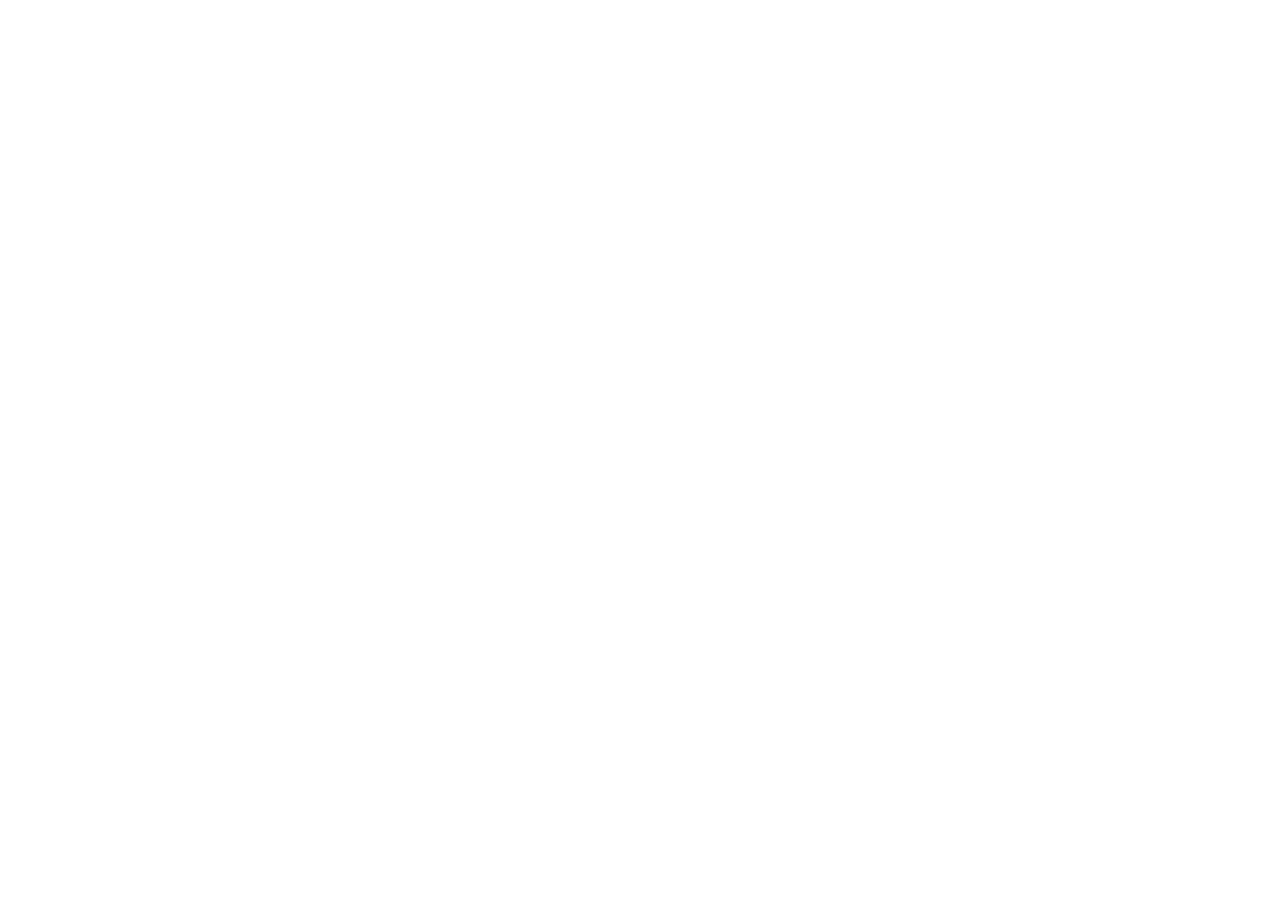
==== index.html @ 26a33ba8 "Шрифты" ====
<!DOCTYPE html>
<html lang="en">
<head>
	<meta charset="UTF-8">
	<meta name="discription" content="Описание сайта">
	<meta name="keywords" content="Ключевые слова">
	<title>Document <!--<?$APPLICATION->ShowTitle()?>--></title>

	<link rel="stylesheet" type="text/css" href="css/style.css">
	<link rel="stylesheet" type="text/css" href="css/jquery.arcticmodal-0.3.css">
	<link rel="stylesheet" type="text/css" href="css/jquery.bxslider.css">

	<script src="js/jquery-1.8.3.min.js"></script>
	<script src="js/jquery.arcticmodal-0.3.min.js"></script>
	<script src="js/jquery.bxslider.min.js"></script>
	<script src="js/script.js"></script>

	<!--[if lt IE 7]>
		<script src="http://ie7-js.googlecode.com/svn/version/2.1(beta4)/IE7.js"></script>
	<![endif]-->

	<!--[if lt IE 8]>
		<script src="http://ie7-js.googlecode.com/svn/version/2.1(beta4)/IE8.js"></script>
	<![endif]-->

	<!--[if lt IE 9]>
		<script src="http://ie7-js.googlecode.com/svn/version/2.1(beta4)/IE9.js"></script>
		<script src="https://oss.maxcdn.com/libs/html5shiv/3.7.0/html5shiv.js"></script>
		<script src="https://oss.maxcdn.com/libs/respond.js/1.3.0/respond.min.js"></script>
    <![endif]-->
<!-- <?$APPLICATION->ShowHead()?> -->
</head>
<body>
<div id="panel"><!-- <?$APPLICATION->ShowPanel();?> --></div>
	<div class="wrp">
		

	</div>
<div class="g-hidden">
	<div id="modalbox_call-me" class="b-modal">

	</div>
</div>
</body>
</html>
---- css/style.css ----
@charset "utf-8";

/* RESET

-----------------------------------------------------------------------------------------------

===============================================================================================*/

/* =============================================================================
   HTML5 display definitions
   ========================================================================== */

article, aside, details, figcaption, figure, footer, header, hgroup, nav, section { display: block; }
audio, canvas, video { display: inline-block; *display: inline; *zoom: 1; }
audio:not([controls]) { display: none; }
[hidden] { display: none; }


input, textarea, select {
    font-family: inherit;
    font-size: inherit;
    font-weight: inherit;
}

figure { margin: 0; }

form { margin: 0; }
fieldset { border: 0; margin: 0; padding: 0; }

label { cursor: pointer; }

legend { border: 0; *margin-left: -7px; padding: 0; white-space: normal; }

button, input, select, textarea { font-size: 100%; margin: 0; vertical-align: baseline; *vertical-align: middle; }


button, input { line-height: normal; }

button, input[type="button"], input[type="reset"], input[type="submit"] { cursor: pointer; -webkit-appearance: button; *overflow: visible; }

button[disabled], input[disabled] { cursor: default; }

input[type="checkbox"], input[type="radio"] { box-sizing: border-box; padding: 0; *width: 13px; *height: 13px; }
input[type="search"] { -webkit-appearance: textfield; -moz-box-sizing: content-box; -webkit-box-sizing: content-box; box-sizing: content-box; }
input[type="search"]::-webkit-search-decoration, input[type="search"]::-webkit-search-cancel-button { -webkit-appearance: none; }

button::-moz-focus-inner, input::-moz-focus-inner { border: 0; padding: 0; }
input:focus { outline: none; }

textarea { overflow: auto; vertical-align: top; resize: vertical; }
textarea:focus {outline: none;}

/* =============================================================================
   Typography
   ========================================================================== */

abbr[title] { border-bottom: 1px dotted; }

b, strong { font-weight: bold; }

blockquote { margin: 1em 0 30px 0; padding: 5px 20px; }

dfn { font-style: italic; }

hr { display: block; height: 1px; border: 0; border-top: 1px solid #ccc; margin: 1em 0; padding: 0; }


pre, code, kbd, samp { font-family: monospace, serif; _font-family: 'courier new', monospace; font-size: 1em; }


pre { white-space: pre; white-space: pre-wrap; word-wrap: break-word; }

q { quotes: none; }
q:before, q:after { content: ""; content: none; }

small { font-size: 85%; }


sub, sup { font-size: 75%; line-height: 0; position: relative; vertical-align: baseline; }
sup { top: -0.5em; }
sub { bottom: -0.25em; }

p {
	margin-top:0;
	line-height:22px;
	margin-bottom:17px;
}
/* =============================================================================
   Lists
   ========================================================================== */

ul, ol { margin: 1em 0; padding: 0 0 0 13px;}
dd { margin: 0 0 0 40px; }
/* =============================================================================
   Embedded content
   ========================================================================== */


img { border: 0; -ms-interpolation-mode: bicubic; vertical-align: middle; }
img[align="left"] {
    float: left;
    margin: 0 1em 1em 0;
}
img[align="right"] {
    float: right;
    margin: 0 0 1em 1em;
}

/* =============================================================================
   Tables
   ========================================================================== */

table { border-collapse: collapse; border-spacing: 0; }
td { vertical-align: top; line-height: normal;}


/* OTHER ELEMENTS

--------------------------------------------------------- */
.fleft {
	float:left;
}
.fright {
	float:right;
}
.list, .list  ul {
	list-style-type: none;
	padding: 0;
	margin: 0;
	list-style-image: none;
}
/*MyriadPro*/
@font-face {
	font-family: 'MyriadPro-Bold';
	src: url('../font/MyriadPro-Bold.eot');
	src: url('../font/MyriadPro-Bold.eot?#iefix') format('embedded-opentype'),
		 url('../font/MyriadPro-Bold.woff') format('woff'),
		 url('../font/MyriadPro-Bold.ttf') format('truetype'),
		 url('../font/MyriadPro-Bold.otf') format('otf');
	font-style: normal;
	font-weight: normal;
}
@font-face {
	font-family: 'MyriadPro-Italic';
	src: url('../font/MyriadPro-Italic.eot');
	src: url('../font/MyriadPro-Italic.eot?#iefix') format('embedded-opentype'),
		 url('../font/MyriadPro-Italic.woff') format('woff'),
		 url('../font/MyriadPro-Italic.ttf') format('truetype'),
		 url('../font/MyriadPro-Italic.otf') format('otf');
	font-style: normal;
	font-weight: normal;
}
@font-face {
	font-family: 'MyriadPro-Regular';
	src: url('../font/MyriadPro-Regular.eot');
	src: url('../font/MyriadPro-Regular.eot?#iefix') format('embedded-opentype'),
		 url('../font/MyriadPro-Regular.woff') format('woff'),
		 url('../font/MyriadPro-Regular.ttf') format('truetype'),
		 url('../font/MyriadPro-Regular.otf') format('otf');
	font-style: normal;
	font-weight: normal;
}
@font-face {
	font-family: 'MyriadPro-Semibold';
	src: url('../font/MyriadPro-Semibold.eot');
	src: url('../font/MyriadPro-Semibold.eot?#iefix') format('embedded-opentype'),
		 url('../font/MyriadPro-Semibold.woff') format('woff'),
		 url('../font/MyriadPro-Semibold.ttf') format('truetype'),
		 url('../font/MyriadPro-Semibold.otf') format('otf');
	font-style: normal;
	font-weight: normal;
}
/**/
@font-face {
	font-family: 'PFDinTextPro-Bold';
	src: url('../font/PFDinTextPro-Bold.eot');
	src: url('../font/PFDinTextPro-Bold.eot?#iefix') format('embedded-opentype'),
		 url('../font/PFDinTextPro-Bold.woff') format('woff'),
		 url('../font/PFDinTextPro-Bold.ttf') format('truetype'),
		 url('../font/PFDinTextPro-Bold.svg#PFDinTextPro-Bold') format('svg');
	font-style: normal;
	font-weight: normal;
}
@font-face {
	font-family: 'PFDinTextPro-Light';
	src: url('../font/PFDinTextPro-Light.eot');
	src: url('../font/PFDinTextPro-Light.eot?#iefix') format('embedded-opentype'),
		 url('../font/PFDinTextPro-Light.woff') format('woff'),
		 url('../font/PFDinTextPro-Light.ttf') format('truetype'),
		 url('../font/PFDinTextPro-Light.svg#PFDinTextPro-Light') format('svg');
	font-style: normal;
	font-weight: normal;
}

@font-face {
	font-family: 'PFDinTextPro-Medium';
	src: url('../font/PFDinTextPro-Medium.eot');
	src: url('../font/PFDinTextPro-Medium.eot?#iefix') format('embedded-opentype'),
		 url('../font/PFDinTextPro-Medium.woff') format('woff'),
		 url('../font/PFDinTextPro-Medium.ttf') format('truetype'),
		 url('../font/PFDinTextPro-Medium.svg#PFDinTextPro-Medium') format('svg');
	font-style: normal;
	font-weight: normal;
}
@font-face {
	font-family: 'PFDinTextPro-Regular';
	src: url('../font/PFDinTextPro-Regular.eot');
	src: url('../font/PFDinTextPro-Regular.eot?#iefix') format('embedded-opentype'),
		 url('../font/PFDinTextPro-Regular.woff') format('woff'),
		 url('../font/PFDinTextPro-Regular.ttf') format('truetype'),
		 url('../font/PFDinTextPro-Regular.svg#PFDinTextPro-Regular') format('svg');
	font-style: normal;
	font-weight: normal;
}
@font-face {
	font-family: 'PFDinTextPro-Thin';
	src: url('../font/PFDinTextPro-Thin.eot');
	src: url('../font/PFDinTextPro-Thin.eot?#iefix') format('embedded-opentype'),
		 url('../font/PFDinTextPro-Thin.woff') format('woff'),
		 url('../font/PFDinTextPro-Thin.ttf') format('truetype'),
		 url('../font/PFDinTextPro-Thin.svg#PFDinTextPro-Thin') format('svg');
	font-style: normal;
	font-weight: normal;
}
/**/
html,body{margin: 0;padding: 0;height: 100%;}
.clr{clear: both;}
.g-hidden{display: none;}
h1{
	font:normal 78px 'PFDinTextPro-Bold';
}
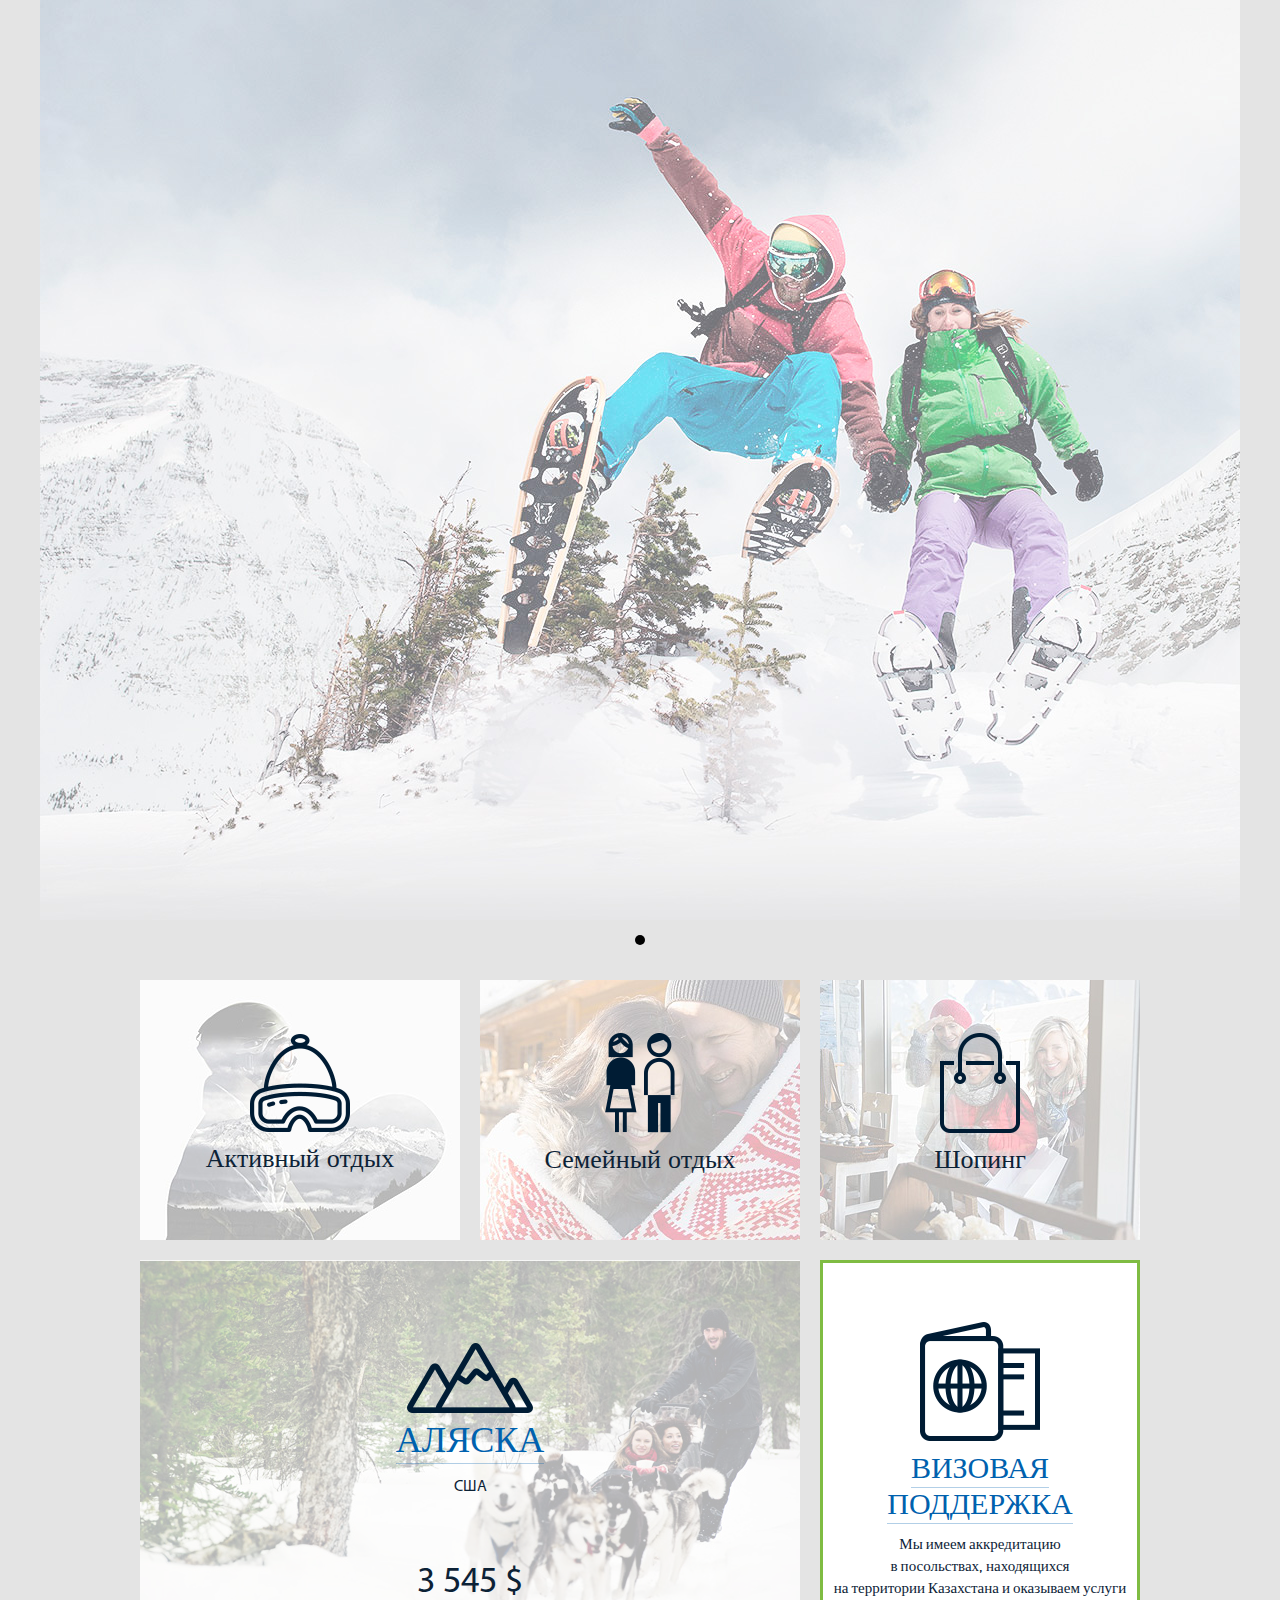
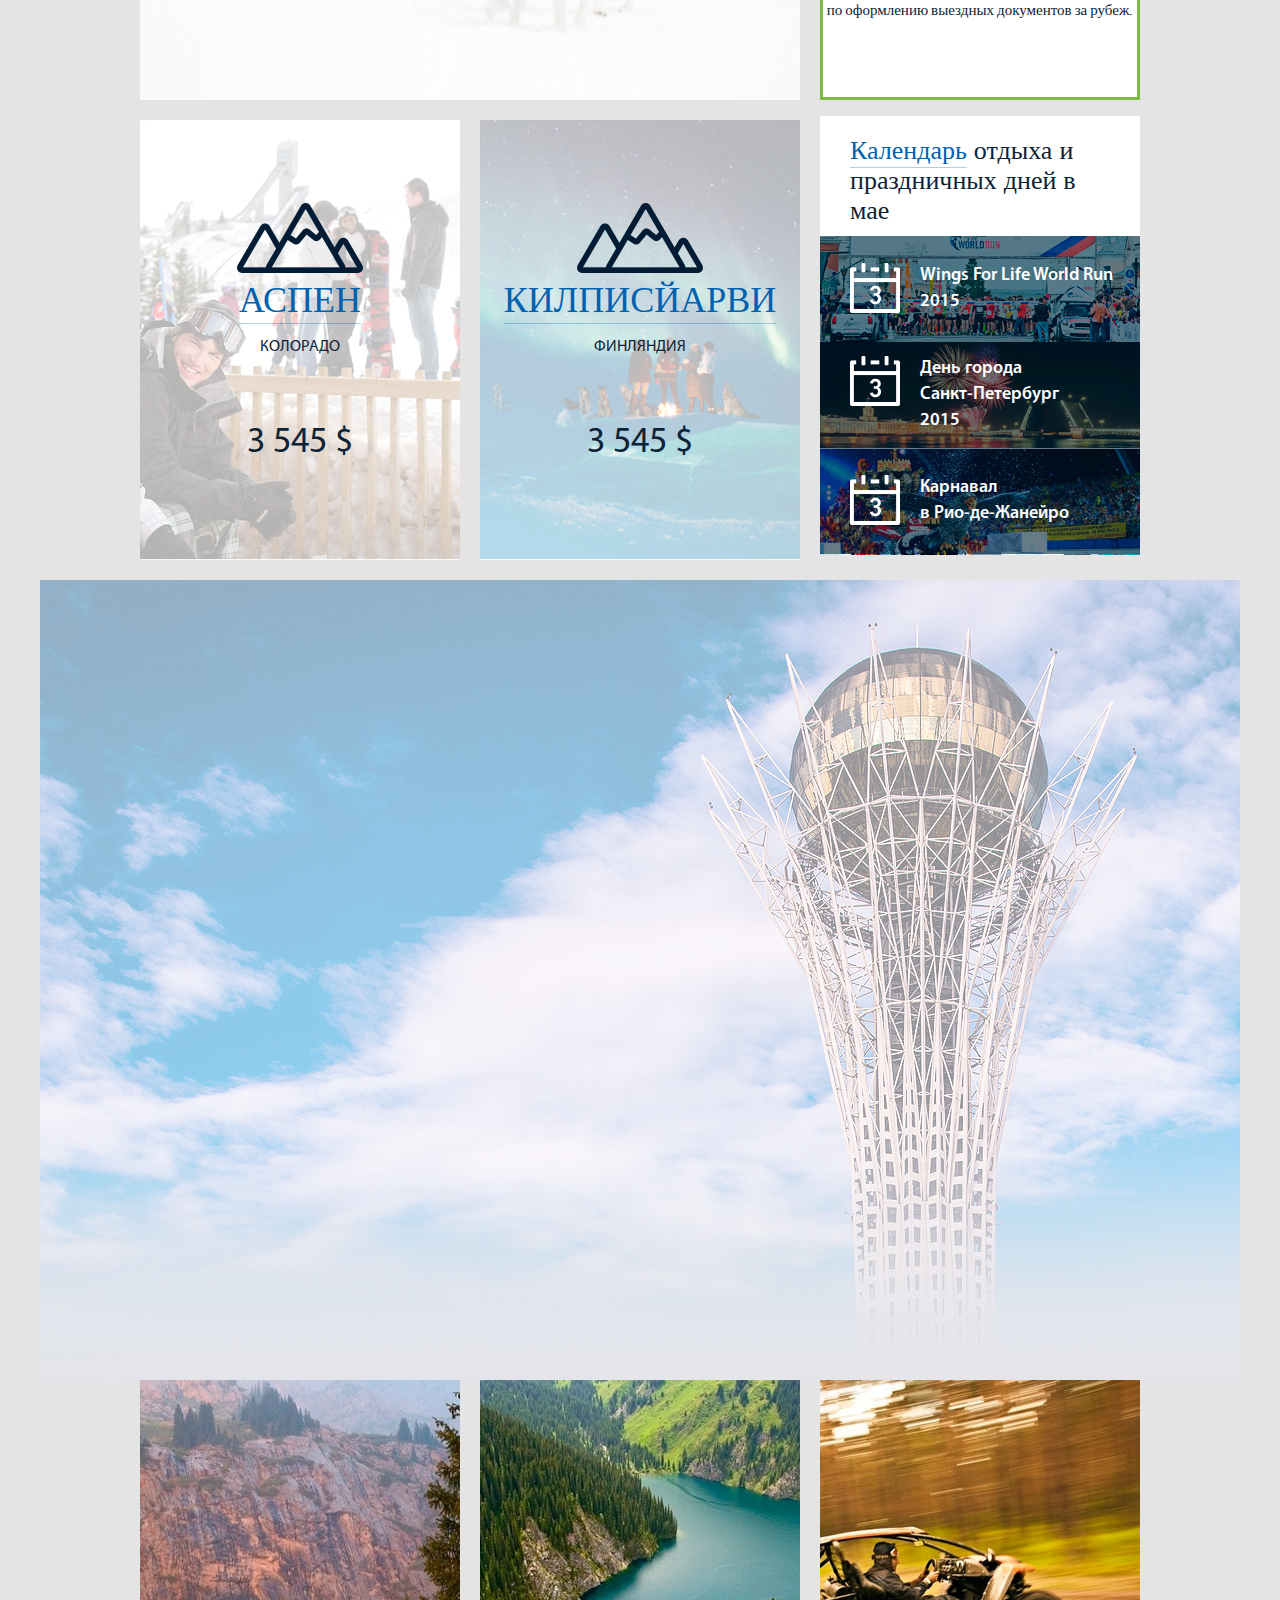
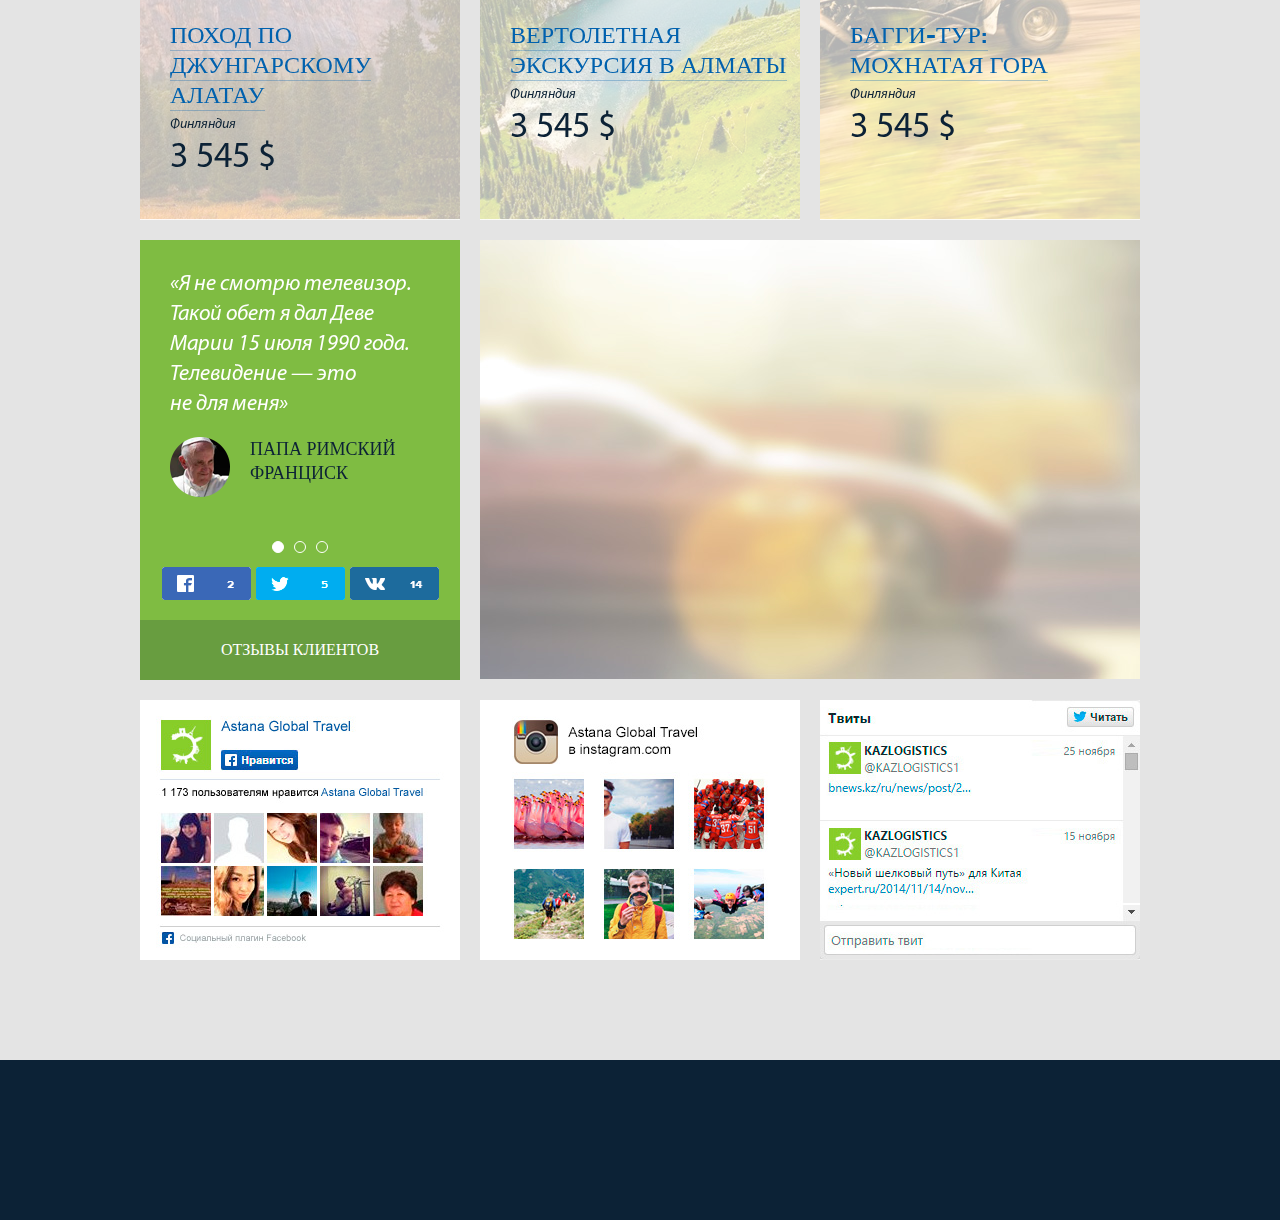
==== commit 58fc3704: "Верстка главной" ====
--- a/index.html
+++ b/index.html
@@ -33,8 +33,265 @@
 <body>
 <div id="panel"><!-- <?$APPLICATION->ShowPanel();?> --></div>
 	<div class="wrp">
-		
-
+		<header class="main-header">
+			<nav class="main-nav"></nav>
+			<ul class="bx-main list">
+				<li>
+					<img src="i/main-slider-1.jpg" alt="">
+					<div class="bx-main_caption"></div>
+				</li>
+			</ul>
+		</header>
+		<div class="main-content">
+			<div class="g-row">
+				<section class="relaxation">
+					<a href="#"class="b-box2 relaxation-items">
+						<img src="i/relaxation-1.jpg" alt="">
+						<div class="relaxation-items_caption">
+							<div class="b-vert">
+							<img src="i/relaxation-i-1.png" alt="">
+							<h3>Активный отдых</h3>
+							</div>
+						</div>
+					</a>
+					<a href="#"class="b-box2 relaxation-items">
+						<img src="i/relaxation-2.jpg" alt="">
+						<div class="relaxation-items_caption">
+							<div class="b-vert">
+							<img src="i/relaxation-i-2.png" alt="">
+							<h3>Семейный отдых</h3>
+							</div>
+						</div>
+					</a>
+					<a href="#"class="b-box2 relaxation-items">
+						<img src="i/relaxation-3.jpg" alt="">
+						<div class="relaxation-items_caption">
+							<div class="b-vert">
+							<img src="i/relaxation-i-3.png" alt="">
+							<h3>Шопинг</h3>
+							</div>
+						</div>
+					</a>
+				</section>
+
+				<section class="block-1">
+
+					<div class="fleft b-tour">
+						<div class="b-box4 tour">
+							<img src="i/tour-1.jpg" alt="">
+							<div class="tour-items_caption">
+								<div class="b-vert">
+									<img src="i/tour-i.png" alt="">
+									<div><a href="#"><span>Аляска</span></a></div>
+									<p>США</p>
+									<p class="price">3 545 $</p>
+								</div>
+							</div>
+						</div>
+
+						<div class="b-box3 tour">
+							<img src="i/tour-2.jpg" alt="">
+							<div class="tour-items_caption">
+								<div class="b-vert">
+									<img src="i/tour-i.png" alt="">
+									<div><a href="#"><span>Аспен</span></a></div>
+									<p>Колорадо</p>
+									<p class="price">3 545 $</p>
+								</div>
+							</div>
+						</div>
+
+						<div class="b-box3 tour">
+							<img src="i/tour-3.jpg" alt="">
+							<div class="tour-items_caption">
+								<div class="b-vert">
+									<img src="i/tour-i.png" alt="">
+									<div><a href="#"><span>Килписйарви</span></a></div>
+									<p>Финляндия</p>
+									<p class="price">3 545 $</p>
+								</div>
+							</div>
+						</div>	
+					</div>
+
+					<div class="fright rpanel">
+						<div class="b-box3 v-support">
+							<div class="b-vert">
+								<img src="i/visa-i.png" alt="">
+								<div><a href="#"><span>ВИЗОВАЯ ПОДДЕРЖКА</span></a></div>
+								<p>Мы&nbsp;имеем аккредитацию<br />
+									в&nbsp;посольствах, находящихся<br />
+									на&nbsp;территории Казахстана и&nbsp;оказываем услуги по&nbsp;оформлению выездных документов за&nbsp;рубеж.</p>
+							</div>
+						</div>
+
+						<div class="b-box3 cal">
+							<dl>
+								<dt>
+									<a href="#"><span>Календарь</span></a> отдыха и праздничных дней 	в мае
+								</dt>
+
+								<dd class="cal-item">
+									<img src="i/calc-i-1.jpg" alt="">
+									<div class="cal-item_caption">
+										<div class="b-vert">
+											<div class="cal-img"><img src="i/calc-i.png" alt=""></div>
+											<p>Wings For Life World Run<br />2015</p>
+										</div>
+									</div>
+								</dd>
+
+								<dd class="cal-item">
+									<img src="i/calc-i-2.jpg" alt="">
+									<div class="cal-item_caption">
+										<div class="b-vert">
+											<div class="cal-img"><img src="i/calc-i.png" alt=""></div>
+											<p>День города<br /><nobr>Санкт-Петербург</nobr><br />2015</p>
+										</div>
+									</div>
+								</dd>
+
+								<dd class="cal-item">
+									<img src="i/calc-i-3.jpg" alt="">
+									<div class="cal-item_caption">
+										<div class="b-vert">
+											<div class="cal-img"><img src="i/calc-i.png" alt=""></div>
+											<p>Карнавал<br />в&nbsp;<nobr>Рио-де-Жанейро</nobr></p>
+										</div>
+									</div>
+								</dd>
+							</dl>
+						</div>
+					</div>
+				</section>
+
+
+			</div>
+					<div class="welcom">
+						<img src="i/welcome.jpg"  alt="">
+					</div>
+				<section class="block-2">
+
+					<div class="g-row">
+						<ul class="bx-excursion list">
+							<li class="b-box3 excursion-items">
+								<img src="i/excursion-1.jpg" height="440" width="320" alt="">
+								<div class="excursion-items_caption">
+									<div class="b-vert">
+										<div><a href=""><span>Поход по Джунгарскому Алатау</span></a></div>
+										<p>Финляндия</p>
+										<p class="price">3 545 $</p>
+									</div>
+								</div>
+							</li>
+							<li class="b-box3 excursion-items">
+								<img src="i/excursion-2.jpg" height="440" width="320" alt="">
+								<div class="excursion-items_caption">
+									<div class="b-vert">
+										<div><a href=""><span>Вертолетная экскурсия в алматы</span></a></div>
+										<p>Финляндия</p>
+										<p class="price">3 545 $</p>
+									</div>
+								</div>
+							</li>
+							<li class="b-box3 excursion-items">
+								<img src="i/excursion-3.jpg" height="440" width="320" alt="">
+								<div class="excursion-items_caption">
+									<div class="b-vert">
+										<div><a href=""><span>Багги-тур:<br>Мохнатая гора </span></a></div>
+										<p>Финляндия</p>
+										<p class="price">3 545 $</p>
+									</div>
+									
+								</div>
+							</li>
+						</ul>
+
+						<div class="fleft rpanel">
+							
+							<div class="b-box3 reviews">
+								<ul class="bx-reviews list">
+									<li class="reviews-items">
+										<p>&laquo;Я&nbsp;не&nbsp;смотрю телевизор.<br />
+										Такой обет я&nbsp;дал Деве<br />
+										Марии 15 июля 1990 года.<br />
+										Телевидение&nbsp;&mdash; это<br />
+										не&nbsp;для меня&raquo;</p>
+										<div>
+											<div class="reviews-img">
+												<img src="i/papa.png" alt="">
+											</div>
+											<div class="reviews-text">
+												ПАПА РИМСКИЙ ФРАНЦИСК
+											</div>
+										</div>
+									</li>
+									<li class="reviews-items">
+										<p>&laquo;Я&nbsp;не&nbsp;смотрю телевизор.<br />
+										Такой обет я&nbsp;дал Деве<br />
+										Марии 15 июля 1990 года.<br />
+										Телевидение&nbsp;&mdash; это<br />
+										не&nbsp;для меня&raquo;</p>
+										<div>
+											<div class="reviews-img">
+												<img src="i/papa.png" alt="">
+											</div>
+											<div class="reviews-text">
+												ПАПА РИМСКИЙ ФРАНЦИСК
+											</div>
+										</div>
+									</li>
+									<li class="reviews-items">
+										<p>&laquo;Я&nbsp;не&nbsp;смотрю телевизор.<br />
+										Такой обет я&nbsp;дал Деве<br />
+										Марии 15 июля 1990 года.<br />
+										Телевидение&nbsp;&mdash; это<br />
+										не&nbsp;для меня&raquo;</p>
+										<div>
+											<div class="reviews-img">
+												<img src="i/papa.png" alt="">
+											</div>
+											<div class="reviews-text">
+												ПАПА РИМСКИЙ ФРАНЦИСК
+											</div>
+										</div>
+									</li>
+								</ul>
+
+								<div class="soc-net">
+									<img src="i/soc-net.png" alt="">
+								</div>
+								<a href="#" class="btn-reviews">отзывы клиентов</a>
+							</div>
+						</div>
+
+						<div class="fright">
+							<div class="b-box4 media">
+								<img src="i/media-1.jpg" height="439" width="660" alt="">
+							</div>
+						</div>
+						
+						<div class="b-soc">
+							<div class="b-box2 soc-items">
+								<img src="i/soc-1.jpg" height="260" width="320" alt="">
+							</div>
+							<div class="b-box2 soc-items">
+								<img src="i/soc-2.jpg" height="260" width="320" alt="">
+							</div>
+							<div class="b-box2 soc-items">
+								<img src="i/soc-3.jpg" height="260" width="320" alt="">
+							</div>
+						</div>
+
+					</div>
+				</section>
+		</div>
+
+		<footer class="main-footer">
+			<div class="g-row">
+				
+			</div>
+		</footer>
 	</div>
 <div class="g-hidden">
 	<div id="modalbox_call-me" class="b-modal">
--- a/css/style.css
+++ b/css/style.css
@@ -223,9 +223,311 @@
 	font-weight: normal;
 }
 /**/
-html,body{margin: 0;padding: 0;height: 100%;}
+html,body{margin: 0;padding: 0;height: 100%; background: #e4e4e4;}
 .clr{clear: both;}
 .g-hidden{display: none;}
-h1{
-	font:normal 78px 'PFDinTextPro-Bold';
-}+.g-row{width: 1000px;margin: 0 auto;}
+.wrp{width: 100%; margin:0 auto;}
+a,
+a span{
+	color: #0061ae;
+	text-decoration: none;
+}
+a span{
+	border-bottom: 1px solid rgba(0, 97, 174,.3);
+}
+a:hover span{
+	border: 0;
+	-webkit-transition:.5s;
+	-moz-transition:.5s;
+	transition:.5s;
+}
+a:active span{
+	border: 0;
+	color: #000;
+}
+.b-box1{width: 160px;height: 160px; float: left; display: block;}
+.b-box2{width: 320px;height: 260px; float: left; display: block;}
+.b-box3{width: 320px;height: 440px; float: left; display: block;}
+.b-box4{width: 660px;height: 440px; float: left; display: block;}
+.b-vert{ display: table-cell; vertical-align: middle;width: inherit; height: inherit;}
+/*header*/
+.main-header{
+	width: 1200px;
+	height: auto;
+	margin: 0 auto;
+}
+/**/
+
+/*main-content*/
+.relaxation{position: relative;margin-bottom: 20px;}
+.relaxation:after{
+	content: '';
+	display: table;
+	clear: both;
+}
+.relaxation-items{
+	position: relative;
+	text-align: center;
+	margin-right: 20px;
+}
+.relaxation-items:last-child{
+	margin: 0;
+}
+.relaxation-items_caption{
+	position: absolute;
+	top: 0;
+	left: 0;
+	width: inherit;
+	height: inherit;
+	vertical-align:middle;
+}
+.relaxation-items_caption h3{
+	color: #0c2236;
+	font:normal 26px/30px 'PFDinTextPro-Medium';
+	text-decoration: none;
+	margin: 12px 0;
+}
+/**/
+
+/*block-1*/
+.block-1{position: relative;}
+.block-1:after{
+	content: '';
+	display: table;
+	clear: both;	
+}
+.b-tour{
+	width: 660px;
+}
+.tour{
+	position: relative;
+	margin-bottom: 20px;
+	text-align: center;
+	margin-right: 20px;
+}
+.tour:last-child{
+	margin: 0;
+}
+.tour-items_caption{
+	background: rgba(255,255,255,.7);
+	position: absolute;
+	top: 0;
+	left: 0;
+	width: inherit;
+	height: inherit;
+	vertical-align:middle;
+}
+.tour-items_caption a{
+	color: #0061ae;
+	font:normal 36px/56px 'PFDinTextPro-Medium';
+	text-transform: uppercase;
+}
+.tour-items_caption p{
+	color: #0c2236;
+	font:normal 16px/36px 'MyriadPro-Regular';
+	text-transform: uppercase;
+}
+.tour-items_caption .price{
+		color: #0c2236;
+	font:normal 36px/36px 'MyriadPro-Regular';
+	text-transform: uppercase;
+	margin-top: 60px;
+}
+/**/
+.rpanel{
+	width: 320px;
+}
+.v-support{
+	width: 314px;
+	height: 434px;
+	border:3px solid #7fbc42;
+	background: #fff;
+	text-align: center;
+}
+.v-support a{
+	 color: #0061ae;
+	 font:normal 30px/36px 'PFDinTextPro-Medium';
+	 text-decoration: none;
+	 text-transform: uppercase;
+	 margin: 10px auto;
+	 display:block;
+}
+.v-support a>span{
+		 border-bottom: 1px solid rgba(0, 97, 174,.3);
+}
+.v-support p{
+	color: #0c2236;
+	font:normal 15px/22px 'PFDinTextPro-Regular';
+}
+.cal dl dt{
+	background: #fff;
+	height: 80px;
+	padding: 20px 30px;
+	color: #0c2236;
+	font:normal 26px/30px 'PFDinTextPro-Medium';
+}
+
+.cal dl dd{
+	background: #eee;
+	margin: 0;
+	width: inherit;
+	height: 106px;
+
+}
+.cal-item{
+	position: relative;
+}
+.cal-item_caption{
+	position: absolute;
+	top: 0;
+	left: 30px;
+	width: inherit;
+	height: inherit;
+	vertical-align:middle;
+}
+.cal-item_caption .cal-img{
+	float: left;
+	margin-right: 20px;	
+	vertical-align: middle;
+}
+.cal-item_caption p{
+	color: #fff;
+	font:normal 18px/26px 'MyriadPro-Semibold';
+	margin: 0;
+	float: left;
+}
+/**/
+
+/*welcom*/
+.welcom{
+	width: 1200px;
+	margin:0 auto;
+}
+/**/
+
+/*block-2*/
+.block-2{
+	position: relative;
+}
+.block-2:after{
+	content: '';
+	display: table;
+	clear: both;
+}
+.bx-excursion{
+	margin-bottom: 20px;
+}
+.bx-excursion:after{
+	content: '';
+	display: table;
+	clear: both;
+}
+.excursion-items{
+	position: relative;
+}
+.excursion-items_caption{
+	background: rgba(255,255,255,.7);
+	position: absolute;
+	left: 0;
+	bottom: 0;
+	width: inherit;
+	height:auto;
+	min-height: 180px;
+	padding: 20px 0;
+	vertical-align:middle;
+}
+.excursion-items_caption a{
+	color: #0061ae;
+	font:normal 24px/30px 'PFDinTextPro-Medium';
+	text-transform: uppercase;
+	display: block;
+	margin-left: 30px;
+}
+.excursion-items_caption p{
+	color: #0c2236;
+	font:normal 14px/30px 'MyriadPro-Italic';
+		padding-left: 30px;
+		margin:0;
+}
+.excursion-items_caption .price{
+		color: #0c2236;
+	font:normal 36px/36px 'MyriadPro-Regular';
+	text-transform: uppercase;
+
+}
+/**/
+/*reviews*/
+.reviews{
+	background: #7fbc42;
+	position: relative;
+	margin: 20px auto;
+}
+.reviews-items{
+	padding:30px;
+}
+.reviews-items p{
+	color: #fff;
+	font:normal 22px/30px 'MyriadPro-Italic';
+}
+.reviews-img{
+	float: left;
+	margin-right: 20px;
+	width: 60px;
+}
+.reviews-text{
+	float: left;
+	color: #0c2236;
+	font:normal 18px/24px 'MyriadPro-Medium';
+	width: 180px;
+}
+
+.soc-net{
+	position: absolute;
+	width: inherit;
+	text-align: center;
+	bottom: 80px;
+}
+.btn-reviews{
+	display: table;
+	background: #689d40;
+	width: inherit;
+	height: 60px;
+	color: #fff;
+	font:normal 16px/60px 'MyriadPro-Medium';
+	text-align: center;
+	text-transform: uppercase;
+	text-decoration: none;
+	position: absolute;
+	bottom: 0;
+}
+/**/
+/**/
+.media{margin: 20px auto;}
+/**/
+
+/*b-soc*/
+.b-soc{
+	position: relative;
+	margin-bottom: 100px;
+}
+.b-soc:after{
+	content: '';
+	display: table;
+	clear: both;
+}
+.soc-items{
+	margin-right: 20px;
+}
+.soc-items:last-child{
+	margin: 0;
+}
+/**/
+
+/**/
+.main-footer{
+	width: 100%;
+	height: 160px;
+	background: #0c2236;
+}
+/**/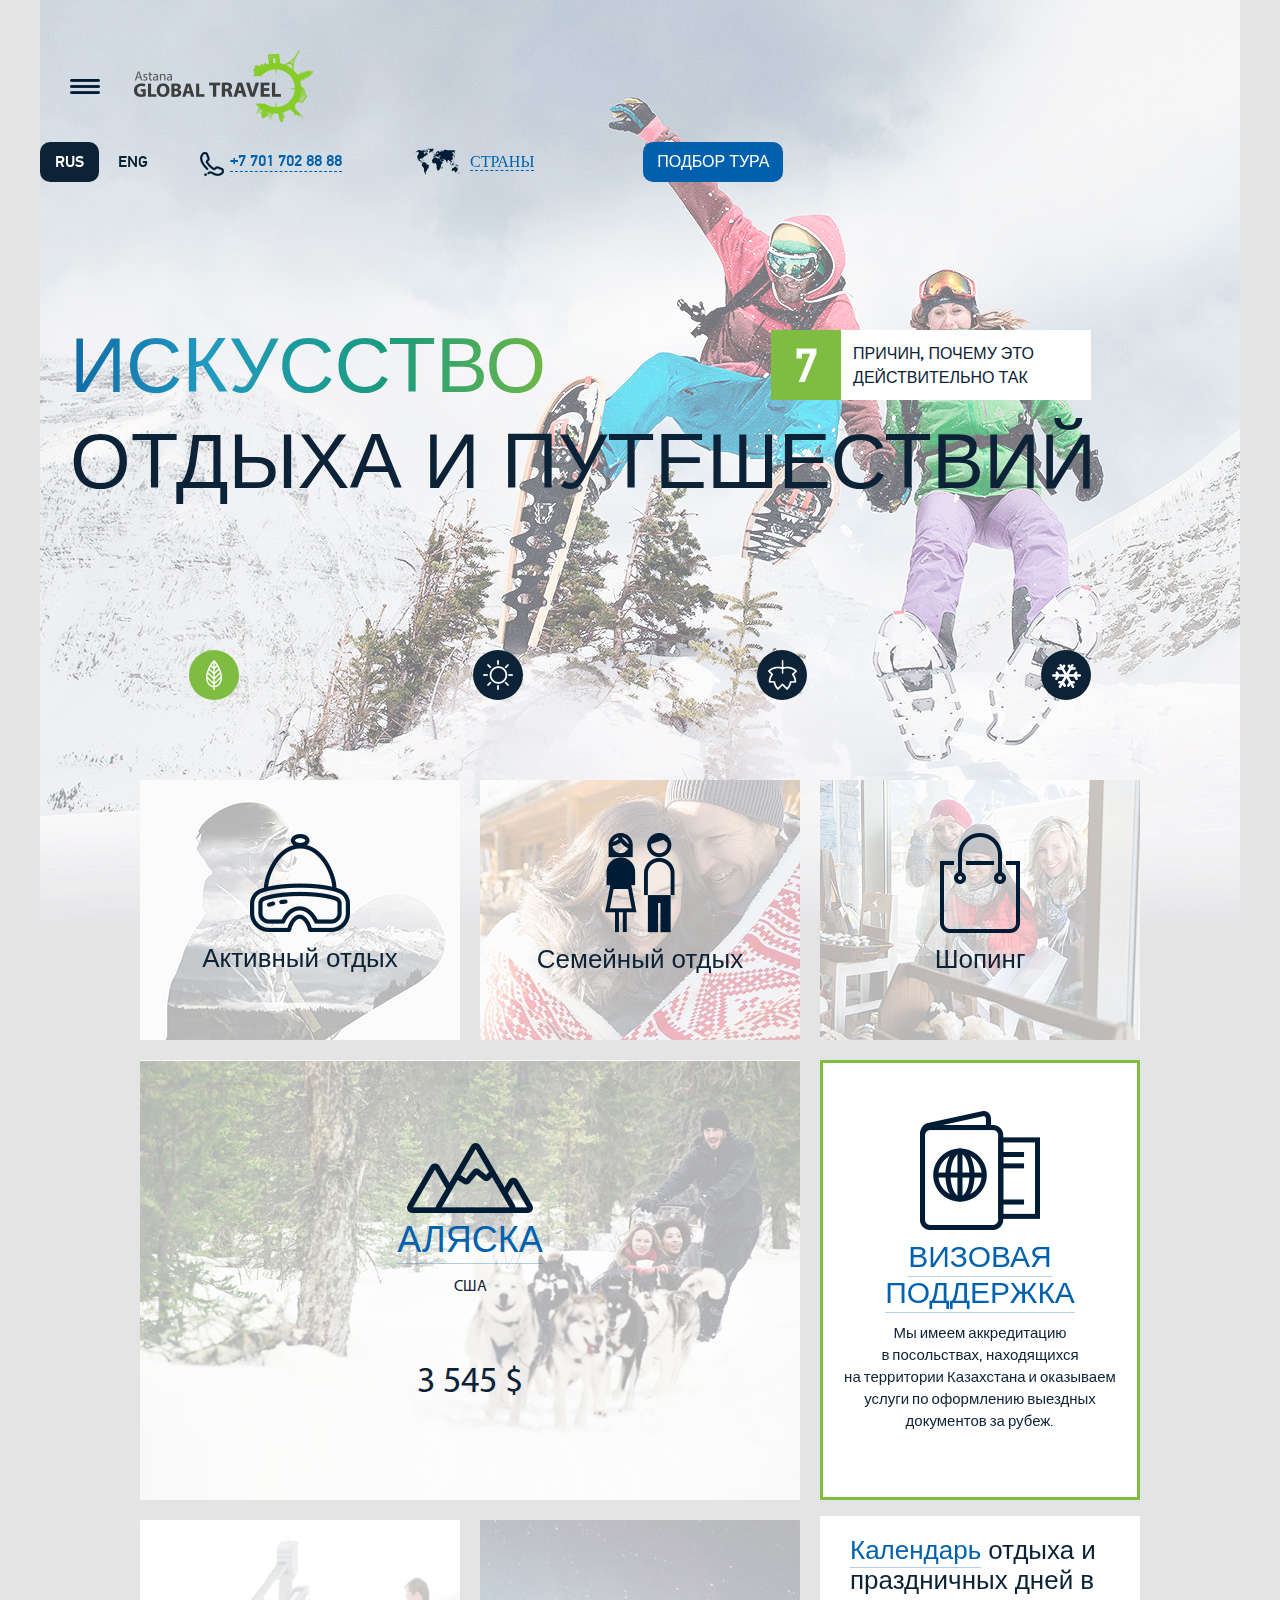
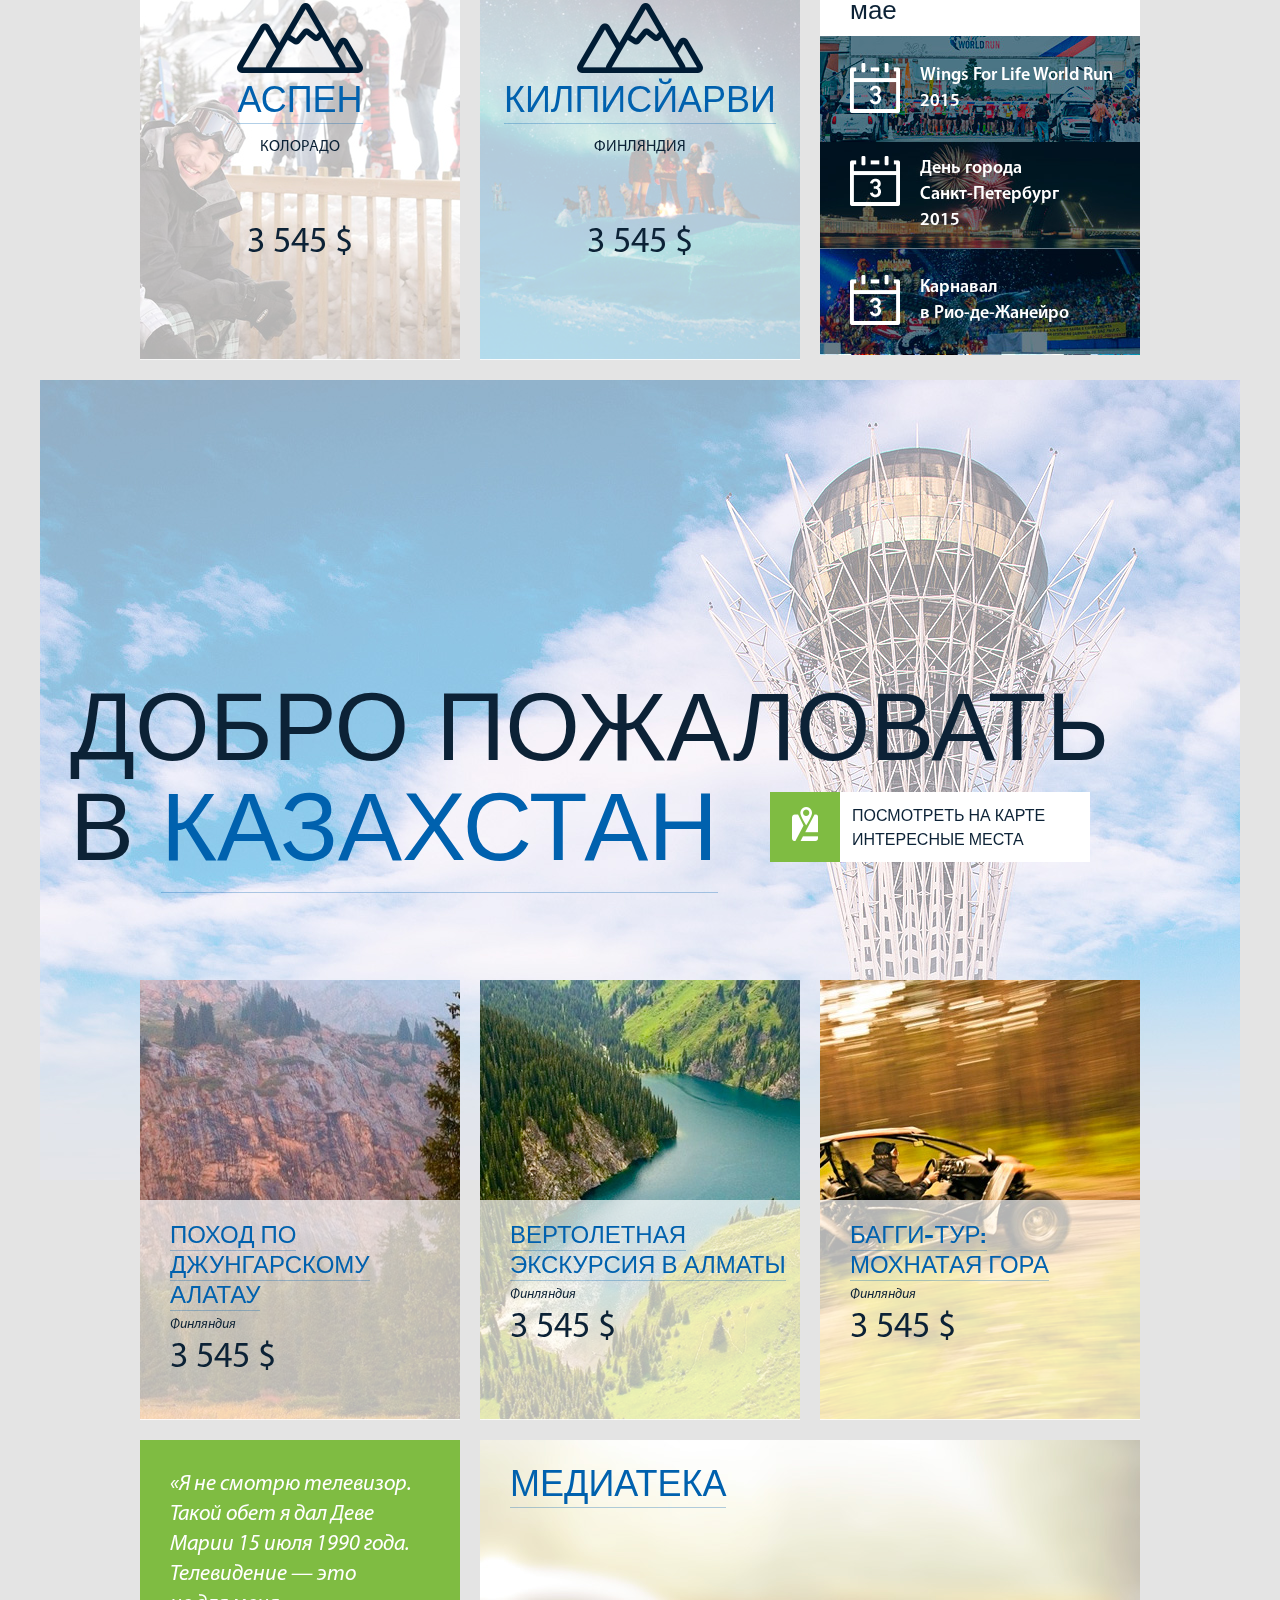
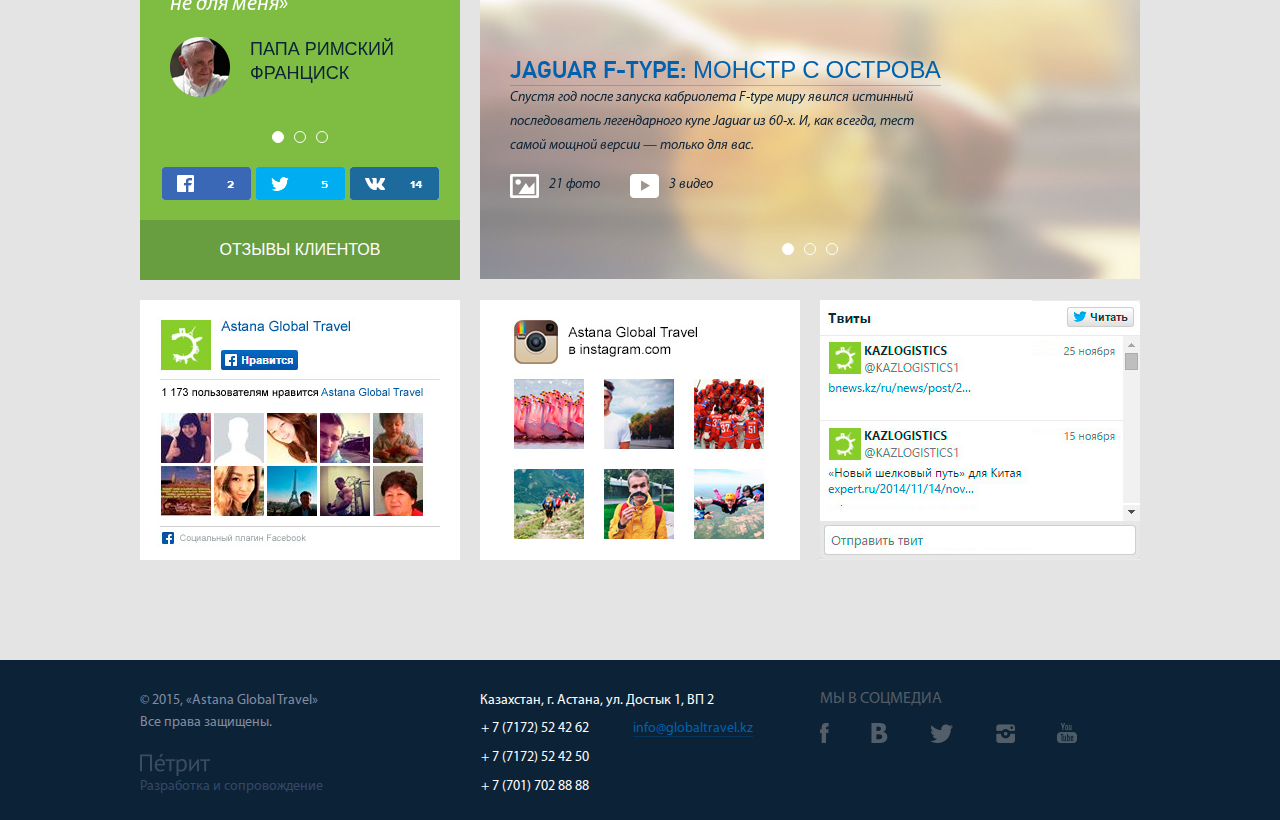
==== commit 21712db3: "step6" ====
--- a/index.html
+++ b/index.html
@@ -32,19 +32,141 @@
 </head>
 <body>
 <div id="panel"><!-- <?$APPLICATION->ShowPanel();?> --></div>
+	<div class="left-menu">
+
+			<div class="logo-left">
+				<img src="i/logo.png" alt="">
+				<div class="left-menu_close"></div>
+			</div>
+
+			<nav class="left-nav">
+				<a href="#" class="b-box1 left-menu_items">
+					<figure>
+					    <p><img src="i/ico.png" alt="" /></p>
+					    <figcaption>О компании</figcaption>
+				   	</figure>			
+				</a>
+				<a href="#" class="b-box1 left-menu_items">
+					<figure>
+					    <p><img src="i/ico.png" alt="" /></p>
+					    <figcaption>Услуги</figcaption>
+				   	</figure>
+				</a>
+				<a href="#" class="b-box1 left-menu_items">
+					<figure>
+					    <p><img src="i/ico.png" alt="" /></p>
+					    <figcaption>ТУры и направления</figcaption>
+				   	</figure>
+				</a>
+				<a href="#" class="b-box1 left-menu_items">
+					<figure>
+					    <p><img src="i/ico.png" alt="" /></p>
+					    <figcaption>информация о странах</figcaption>
+				   	</figure>
+				</a>
+				<a href="#" class="b-box1 left-menu_items">
+					<figure>
+					    <p><img src="i/ico.png" alt="" /></p>
+					    <figcaption>Календарь</figcaption>
+				   	</figure>
+				</a>
+				<a href="#" class="b-box1 left-menu_items">
+					<figure>
+					    <p><img src="i/ico.png" alt="" /></p>
+					    <figcaption>Медиатека</figcaption>
+				   	</figure>
+				</a>
+				<a href="#" class="b-box1 left-menu_items">
+					<figure>
+					    <p><img src="i/ico.png" alt="" /></p>
+					    <figcaption>Отзывы клиентов</figcaption>
+				   	</figure>
+				</a>
+				<a href="#" class="b-box1 left-menu_items">
+					<figure>
+					    <p><img src="i/ico.png" alt="" /></p>
+					    <figcaption>Внутрений туризм</figcaption>
+				   	</figure>
+				</a>
+			</nav>
+
+			<div class="socnet-left">
+				<h4>Мы в соцмедиа</h4>
+				<div>
+					<a href="#"><img src="i/fb.png" alt=""></a>
+					<a href="#"><img src="i/vk.png" alt=""></a>
+					<a href="#"><img src="i/tw.png" alt=""></a>
+					<a href="#"><img src="i/ins.png" alt=""></a>
+					<a href="#"><img src="i/yt.png" alt=""></a>
+				</div>
+			</div>
+	</div>
+
 	<div class="wrp">
 		<header class="main-header">
-			<nav class="main-nav"></nav>
+		
+			<nav class="main-nav">
+
+				<div class="logo">
+					<a href="#" class="sandwich"><img src="i/sandwich.png" alt=""></a>
+					<a href="#"><img src="i/logo.png" alt=""></a>
+				</div>
+
+				<div class="lang">
+					<a href="#" class="active">RUS</a>
+					<a href="#">ENG</a>
+				</div>
+
+				<div class="phone">
+					<a href="#"><span>+7 701 702 88 88</span></a>
+				</div>
+
+				<div class="countries">
+					<a href="#">Страны</a>
+					<a href="#" class="btn-tour">Подбор тура</a>
+				</div>
+
+			</nav>
+
 			<ul class="bx-main list">
+				<li>
+					<img src="i/main-slider-1.jpg" alt="">
+					<div class="bx-main_caption">
+						<p>
+							<span class="gradient">Искусство</span><br> 
+							отдыха и путешествий
+						</p>
+						<div class="b-mark">
+							<div class="b-mark_img">				
+								<img src="i/7.png" alt="">
+							</div>
+							<div class="b-mark_text">
+								<p>причин, почему это<br>
+								действительно так</p>
+							</div>
+						</div>
+					</div>
+				</li>
+				<li>
+					<img src="i/main-slider-1.jpg" alt="">
+					<div class="bx-main_caption"></div>
+				</li>
+				<li>
+					<img src="i/main-slider-1.jpg" alt="">
+					<div class="bx-main_caption"></div>
+				</li>
 				<li>
 					<img src="i/main-slider-1.jpg" alt="">
 					<div class="bx-main_caption"></div>
 				</li>
 			</ul>
+
 		</header>
+
 		<div class="main-content">
 			<div class="g-row">
 				<section class="relaxation">
+
 					<a href="#"class="b-box2 relaxation-items">
 						<img src="i/relaxation-1.jpg" alt="">
 						<div class="relaxation-items_caption">
@@ -54,6 +176,7 @@
 							</div>
 						</div>
 					</a>
+
 					<a href="#"class="b-box2 relaxation-items">
 						<img src="i/relaxation-2.jpg" alt="">
 						<div class="relaxation-items_caption">
@@ -63,6 +186,7 @@
 							</div>
 						</div>
 					</a>
+
 					<a href="#"class="b-box2 relaxation-items">
 						<img src="i/relaxation-3.jpg" alt="">
 						<div class="relaxation-items_caption">
@@ -72,11 +196,13 @@
 							</div>
 						</div>
 					</a>
+
 				</section>
 
 				<section class="block-1">
 
 					<div class="fleft b-tour">
+
 						<div class="b-box4 tour">
 							<img src="i/tour-1.jpg" alt="">
 							<div class="tour-items_caption">
@@ -111,7 +237,8 @@
 									<p class="price">3 545 $</p>
 								</div>
 							</div>
-						</div>	
+						</div>
+
 					</div>
 
 					<div class="fright rpanel">
@@ -169,6 +296,20 @@
 			</div>
 					<div class="welcom">
 						<img src="i/welcome.jpg"  alt="">
+						<div class="welcom-header">
+							<p>Добро пожаловать<br>
+							в <a href="#"><span>Казахстан</span></a></p>
+
+							<div class="b-mark">
+								<div class="b-mark_img">				
+									<img src="i/mark-i.png" alt="">
+								</div>
+								<div class="b-mark_text">
+									<p>Посмотреть на карте<br>
+										интересные места</p>
+								</div>
+							</div>
+						</div>
 					</div>
 				<section class="block-2">
 
@@ -184,6 +325,7 @@
 									</div>
 								</div>
 							</li>
+
 							<li class="b-box3 excursion-items">
 								<img src="i/excursion-2.jpg" height="440" width="320" alt="">
 								<div class="excursion-items_caption">
@@ -205,11 +347,20 @@
 									
 								</div>
 							</li>
+							<li class="b-box3 excursion-items">
+								<img src="i/excursion-3.jpg" height="440" width="320" alt="">
+								<div class="excursion-items_caption">
+									<div class="b-vert">
+										<div><a href=""><span>Багги-тур:<br>Мохнатая гора </span></a></div>
+										<p>Финляндия</p>
+										<p class="price">3 545 $</p>
+									</div>
+									
+								</div>
+							</li>
 						</ul>
 
-						<div class="fleft rpanel">
-							
-							<div class="b-box3 reviews">
+						<div class="fleft rpanel b-box3 reviews">
 								<ul class="bx-reviews list">
 									<li class="reviews-items">
 										<p>&laquo;Я&nbsp;не&nbsp;смотрю телевизор.<br />
@@ -262,15 +413,58 @@
 									<img src="i/soc-net.png" alt="">
 								</div>
 								<a href="#" class="btn-reviews">отзывы клиентов</a>
-							</div>
 						</div>
 
 						<div class="fright">
 							<div class="b-box4 media">
-								<img src="i/media-1.jpg" height="439" width="660" alt="">
-							</div>
-						</div>
-						
+								<ul class="bx-media list">
+									<li>
+										<img src="i/media-1.jpg" height="439" width="660" alt="">
+										<div class="media-caption">
+											<h2><a href="#"><span>Медиатека</span></a></h2>
+											<div class="media-caption_text">
+												<a href="#"><span>Jaguar F-type: Монстр с острова</span></a>
+												<p><em>Спустя год после запуска кабриолета <nobr>F-type</nobr> миру явился истинный<br />
+												последователь легендарного купе Jaguar из&nbsp;<nobr>60-х</nobr>. И, как всегда, тест<br />
+												самой мощной версии&nbsp;&mdash; только для вас.</em></p>
+												<div class='fleft icon'><img src="i/media-photo.png" alt=""><em>21 фото</em></div>
+												<div class='fleft icon'><img src="i/media-video.png" alt=""><em>3 видео</em></div>
+											</div>
+										</div>
+									</li>
+									<li>
+										<img src="i/media-1.jpg" height="439" width="660" alt="">
+										<div class="media-caption">
+											<h2><a href="#"><span>Медиатека</span></a></h2>
+											<div class="media-caption_text">
+												<a href="#"><span>Jaguar F-type: Монстр с острова</span></a>
+												<p><em>Спустя год после запуска кабриолета <nobr>F-type</nobr> миру явился истинный<br />
+												последователь легендарного купе Jaguar из&nbsp;<nobr>60-х</nobr>. И, как всегда, тест<br />
+												самой мощной версии&nbsp;&mdash; только для вас.</em></p>
+												<div class='fleft icon'><img src="i/media-photo.png" alt=""><em>21 фото</em></div>
+												<div class='fleft icon'><img src="i/media-video.png" alt=""><em>3 видео</em></div>
+											</div>
+										</div>
+									</li>
+									<li>
+										<img src="i/media-1.jpg" height="439" width="660" alt="">
+										<div class="media-caption">
+											<h2><a href="#"><span>Медиатека</span></a></h2>
+											<div class="media-caption_text">
+												<a href="#"><span>Jaguar F-type: Монстр с острова</span></a>
+												<p><em>Спустя год после запуска кабриолета <nobr>F-type</nobr> миру явился истинный<br />
+												последователь легендарного купе Jaguar из&nbsp;<nobr>60-х</nobr>. И, как всегда, тест<br />
+												самой мощной версии&nbsp;&mdash; только для вас.</em></p>
+												<div class='fleft icon'><img src="i/media-photo.png" alt=""><em>21 фото</em></div>
+												<div class='fleft icon'><img src="i/media-video.png" alt=""><em>3 видео</em></div>
+											</div>
+										</div>
+									</li>
+								</ul>
+								
+							</div>
+						</div>
+						<div class="clr"></div>
 						<div class="b-soc">
 							<div class="b-box2 soc-items">
 								<img src="i/soc-1.jpg" height="260" width="320" alt="">
@@ -289,7 +483,41 @@
 
 		<footer class="main-footer">
 			<div class="g-row">
-				
+				<div class="copyright">
+					<p>&copy; 2015, &laquo;Astana Global Travel&raquo;<br />
+						Все права защищены.</p>
+					<div>
+						<a href="http://petrit.kz/"><img src="i/petrit.png" alt="Разработка и сопровождение"></a>
+						<p><span>Разработка и сопровождение</span></p>
+					</div>
+				</div>
+
+				<div class="adres">
+					<p>Казахстан, г.&nbsp;Астана, ул.&nbsp;Достык 1, ВП&nbsp;2</p>
+					<table>
+						<tr>
+							<td><p>+ 7 (7172) 52 42 62</p></td>
+							<td><p><a href="mailto:info@globaltravel.kz"><span>info@globaltravel.kz</span></a></p></td>
+						</tr>
+						<tr>
+							<td colspan="2"><p>+ 7 (7172) 52 42 50</p></td>
+						</tr>
+						<tr>
+							<td colspan="2"><p>+ 7 (701) 702 88 88</p></td>
+						</tr>
+					</table>
+				</div>
+
+				<div class="socnet">
+					<h4>Мы в соцмедиа</h4>
+					<div>
+						<a href="#"><img src="i/fb.png" alt=""></a>
+						<a href="#"><img src="i/vk.png" alt=""></a>
+						<a href="#"><img src="i/tw.png" alt=""></a>
+						<a href="#"><img src="i/ins.png" alt=""></a>
+						<a href="#"><img src="i/yt.png" alt=""></a>
+					</div>
+				</div>
 			</div>
 		</footer>
 	</div>
--- a/css/style.css
+++ b/css/style.css
@@ -251,15 +251,255 @@
 .b-box3{width: 320px;height: 440px; float: left; display: block;}
 .b-box4{width: 660px;height: 440px; float: left; display: block;}
 .b-vert{ display: table-cell; vertical-align: middle;width: inherit; height: inherit;}
+
+/**/
+.left-menu{
+	width: 320px;
+	background: #fff;
+    float: left;
+    position: relative;
+    z-index: 10;
+    margin-left: -320px;
+}
+.left-menu_close{
+	background: url(../i/close.png) no-repeat;
+	width: 29px;
+	height: 29px;
+	position: absolute;
+	top: 73px;
+    right: 40px;
+    cursor: pointer;
+}
+.logo-left {
+    height: 120px;
+
+}
+.logo-left img{
+	margin: 50px 0 0 40px;
+}
+.left-menu:after{
+	content: '';
+	display: table;
+	clear: both;
+}
+.left-menu_items{
+	text-align: center;
+	    display: table;
+
+}
+.left-menu_items figure {
+    margin: 0;
+    width: inherit;
+    height: inherit;
+    vertical-align: middle;
+    display: table-cell;
+    padding: 0 10px;
+}
+.left-menu_items figcaption{
+	color: #0c2236;
+	font: normal 16px/24px 'PFDinTextPro-Medium', sans-serif;
+	text-transform: uppercase;
+}
+.left-menu_items:hover{
+	background: #7fbc42;
+	color: #fff;
+}
+.left-menu_items:hover figcaption{
+	color: #fff;
+}
+.left-nav:after{
+	content: '';
+	display: table;
+	clear: both;
+
+}
+.socnet-left{
+	background: #f4f4f4;
+	    height: 80px;
+    padding: 30px;
+}
+.socnet-left h4{
+	color: #525d67;
+	font:normal 16px/48px 'MyriadPro-Regular', sans-serif;
+	text-transform: uppercase;
+	margin: 0;
+}
+.socnet-left img{
+	margin-right: 30px;
+}
+/**/
 /*header*/
 .main-header{
 	width: 1200px;
 	height: auto;
 	margin: 0 auto;
+	position: relative;
+}
+.main-nav{
+	margin-top: 50px;
+	position: absolute;
+	z-index: 2;
+	width: 100%;
+}
+.loock
+.logo{
+	float: left;
+	width: 320px;
+	margin-right: 50px;
+}
+.logo a:first-child img{
+	margin:0 30px;
+}
+.lang{
+	float: left;
+	width: 160px;
+	margin-top: 20px;
+}
+.lang a{
+	color: #0c2236;
+	text-align: center;
+	text-transform: uppercase;
+	text-decoration: none;
+	display: inline-block;
+	vertical-align: middle;
+	padding: 0 15px;
+	font: normal 16px/40px 'PFDinTextPro-Medium', sans-serif;
+}
+.lang .active{
+	color: #fff;
+	background: #0c2236;
+	-webkit-border-radius: 10px;
+	-moz-border-radius: 10px;
+	border-radius: 10px;
+}
+.phone{
+	float: left;
+	width: 160px;
+	margin: 30px 20px 0 30px;
+	position: relative;
+	
+}
+.phone:before{
+	background: url(../i/phone-i.png) no-repeat;
+	content: '';
+	position: absolute;
+	width: 24px;
+	height: 24px;
+	left: -30px;
+}
+.phone a span{
+	font: normal 16px/16px 'PFDinTextPro-Medium', sans-serif;
+	text-decoration: none;
+	border-bottom: 1px dashed;
+}
+.countries{
+	float: left;
+	width: 320px;
+	position: relative;
+	margin-top: 20px;
+	margin-left: 60px;
+}
+.countries a{
+	text-transform: uppercase;
+	border-bottom: 1px dashed;
+}
+.countries:before{
+	content: '';
+	position: absolute;
+	background: url(../i/countries-i.png) no-repeat;
+	width: 45px;
+	height: 27px;
+	left: -55px;
+	top: 6px;
+}
+.btn-tour{text-decoration:none; text-align:center; 
+ width: 140px;
+ height: 40px;
+ display: inline-block;
+ border:none!important; 
+ -webkit-border-radius:10px;
+ -moz-border-radius:10px; 
+ border-radius: 10px; 
+ font:normal 16px/40px 'PFDinTextPro-Medium', sans-serif;
+ color:#fff; 
+ background:#0060ae;  
+ text-transform: uppercase;
+ margin-left: 105px;
+  }
+ .btn-tour:hover{
+ border:none; 
+ background-color:#0060ae; 
+ background-image: -moz-linear-gradient(top, #0060ae 0%, #1982a5 100%); 
+ background-image: -webkit-linear-gradient(top, #0060ae 0%, #1982a5 100%); 
+ filter: progid:DXImageTransform.Microsoft.gradient( startColorstr='#1982a5', endColorstr='#1982a5',GradientType=0 ); 
+ background-image: linear-gradient(top, #0060ae 0% ,#1982a5 100%);   
+ }
+ .btn-tour:active{
+ border:none; 
+ background-color:#3ba4c7; 
+ background-image: -moz-linear-gradient(top, #3ba4c7 0%, #0060ae 100%); 
+ background-image: -webkit-linear-gradient(top, #3ba4c7 0%, #0060ae 100%); 
+ filter: progid:DXImageTransform.Microsoft.gradient( startColorstr='#0060ae', endColorstr='#0060ae',GradientType=0 ); 
+ background-image: linear-gradient(top, #3ba4c7 0% ,#0060ae 100%);    
+ }
+
+.bx-main_caption{
+	position: absolute;
+	top: 0;
+    margin-top: 320px;
+}
+.bx-main_caption p{
+	color:#0c2236 ;
+	font:normal 78px/96px 'PFDinTextPro-Bold', sans-serif;
+	text-transform: uppercase;
+	margin-left: 30px;
+}
+ .bx-main span.gradient{
+	/* Permalink - use to edit and share this gradient: http://colorzilla.com/gradient-editor/#116ba7+0,219ac0+29,1a9b7d+67,6eb747+100 */
+background: rgb(17,107,167); /* Old browsers */
+background: -moz-linear-gradient(left,  rgba(17,107,167,1) 0%, rgba(33,154,192,1) 29%, rgba(26,155,125,1) 67%, rgba(110,183,71,1) 100%); /* FF3.6+ */
+background: -webkit-gradient(linear, left top, right top, color-stop(0%,rgba(17,107,167,1)), color-stop(29%,rgba(33,154,192,1)), color-stop(67%,rgba(26,155,125,1)), color-stop(100%,rgba(110,183,71,1))); /* Chrome,Safari4+ */
+background: -webkit-linear-gradient(left,  rgba(17,107,167,1) 0%,rgba(33,154,192,1) 29%,rgba(26,155,125,1) 67%,rgba(110,183,71,1) 100%); /* Chrome10+,Safari5.1+ */
+background: linear-gradient(to right,  rgba(17,107,167,1) 0%,rgba(33,154,192,1) 29%,rgba(26,155,125,1) 67%,rgba(110,183,71,1) 100%); /* W3C */
+filter: progid:DXImageTransform.Microsoft.gradient( startColorstr='#116ba7', endColorstr='#6eb747',GradientType=1 ); /* IE6-9 */
+  -webkit-background-clip: text;  /* подробнее про background-clip */ 
+  color: transparent;
+ }
+ .bx-main_caption .b-mark{
+	position: absolute;
+	width: 320px;
+	height: 70px;
+	background: #fff;
+	    right: 5px;
+	        top: 10px;
+}
+.bx-main_caption .b-mark_img{
+	width: 70px;
+	height: 70px;
+	float: left;
+	background: #7fbc42;
+	text-align: center;
+}
+.bx-main_caption .b-mark_img img{
+	margin: 18px auto;
+}
+.bx-main_caption .b-mark_text{
+	float: left;
+	height: inherit;
+	padding: 12px;
+}
+.bx-main_caption .b-mark_text p{
+	color: #0c2236;
+	font:normal 16px/24px 'PFDinTextPro-Medium', sans-serif;
+	margin: 0;
 }
 /**/
 
 /*main-content*/
+.main-content{
+	position: relative;
+	margin-top: -200px;
+}
 .relaxation{position: relative;margin-bottom: 20px;}
 .relaxation:after{
 	content: '';
@@ -284,7 +524,7 @@
 }
 .relaxation-items_caption h3{
 	color: #0c2236;
-	font:normal 26px/30px 'PFDinTextPro-Medium';
+	font:normal 26px/30px 'PFDinTextPro-Medium', sans-serif;
 	text-decoration: none;
 	margin: 12px 0;
 }
@@ -320,17 +560,17 @@
 }
 .tour-items_caption a{
 	color: #0061ae;
-	font:normal 36px/56px 'PFDinTextPro-Medium';
+	font:normal 36px/56px 'PFDinTextPro-Medium', sans-serif;
 	text-transform: uppercase;
 }
 .tour-items_caption p{
 	color: #0c2236;
-	font:normal 16px/36px 'MyriadPro-Regular';
+	font:normal 16px/36px 'MyriadPro-Regular', sans-serif;
 	text-transform: uppercase;
 }
 .tour-items_caption .price{
 		color: #0c2236;
-	font:normal 36px/36px 'MyriadPro-Regular';
+	font:normal 36px/36px 'MyriadPro-Regular', sans-serif;
 	text-transform: uppercase;
 	margin-top: 60px;
 }
@@ -347,7 +587,7 @@
 }
 .v-support a{
 	 color: #0061ae;
-	 font:normal 30px/36px 'PFDinTextPro-Medium';
+	 font:normal 30px/36px 'PFDinTextPro-Medium', sans-serif;
 	 text-decoration: none;
 	 text-transform: uppercase;
 	 margin: 10px auto;
@@ -356,16 +596,22 @@
 .v-support a>span{
 		 border-bottom: 1px solid rgba(0, 97, 174,.3);
 }
+a>span:hover{
+	border: 0;
+	-webkit-transition:.4s;
+	-moz-transition:.4s;
+	transition:.4s;
+}
 .v-support p{
 	color: #0c2236;
-	font:normal 15px/22px 'PFDinTextPro-Regular';
+	font:normal 15px/22px 'PFDinTextPro-Regular', sans-serif;
 }
 .cal dl dt{
 	background: #fff;
 	height: 80px;
 	padding: 20px 30px;
 	color: #0c2236;
-	font:normal 26px/30px 'PFDinTextPro-Medium';
+	font:normal 26px/30px 'PFDinTextPro-Medium', sans-serif;
 }
 
 .cal dl dd{
@@ -393,7 +639,7 @@
 }
 .cal-item_caption p{
 	color: #fff;
-	font:normal 18px/26px 'MyriadPro-Semibold';
+	font:normal 18px/26px 'MyriadPro-Semibold', sans-serif;
 	margin: 0;
 	float: left;
 }
@@ -403,12 +649,54 @@
 .welcom{
 	width: 1200px;
 	margin:0 auto;
+	position: relative;
+}
+.welcom-header{
+	position: absolute;
+	top: 300px;
+	left:0;
+	width: 100%;
+}
+.welcom-header p{
+	color:#0c2236 ;
+	font:normal 96px/100px 'PFDinTextPro-Bold', sans-serif;
+	text-transform: uppercase;
+	    margin-left: 30px;
+}
+.b-mark{
+	position: absolute;
+	width: 320px;
+	height: 70px;
+	background: #fff;
+	    right: 150px;
+	        top: 112px;
+}
+.b-mark_img{
+	width: 70px;
+	height: 70px;
+	float: left;
+	background: #7fbc42;
+	text-align: center;
+}
+.b-mark_img img{
+	margin-top: 15px;
+}
+.b-mark_text{
+	float: left;
+	height: inherit;
+	padding: 12px;
+}
+.b-mark_text p{
+	color: #0c2236;
+	font:normal 16px/24px 'PFDinTextPro-Medium', sans-serif;
+	margin: 0;
 }
 /**/
 
 /*block-2*/
 .block-2{
 	position: relative;
+	margin-top: -200px;
 }
 .block-2:after{
 	content: '';
@@ -439,20 +727,20 @@
 }
 .excursion-items_caption a{
 	color: #0061ae;
-	font:normal 24px/30px 'PFDinTextPro-Medium';
+	font:normal 24px/30px 'PFDinTextPro-Medium', sans-serif;
 	text-transform: uppercase;
 	display: block;
 	margin-left: 30px;
 }
 .excursion-items_caption p{
 	color: #0c2236;
-	font:normal 14px/30px 'MyriadPro-Italic';
+	font:normal 14px/30px 'MyriadPro-Italic', sans-serif;
 		padding-left: 30px;
 		margin:0;
 }
 .excursion-items_caption .price{
 		color: #0c2236;
-	font:normal 36px/36px 'MyriadPro-Regular';
+	font:normal 36px/36px 'MyriadPro-Regular', sans-serif;
 	text-transform: uppercase;
 
 }
@@ -468,7 +756,7 @@
 }
 .reviews-items p{
 	color: #fff;
-	font:normal 22px/30px 'MyriadPro-Italic';
+	font:normal 22px/30px 'MyriadPro-Italic', sans-serif;
 }
 .reviews-img{
 	float: left;
@@ -478,7 +766,7 @@
 .reviews-text{
 	float: left;
 	color: #0c2236;
-	font:normal 18px/24px 'MyriadPro-Medium';
+	font:normal 18px/24px 'MyriadPro-Medium', sans-serif;
 	width: 180px;
 }
 
@@ -494,7 +782,7 @@
 	width: inherit;
 	height: 60px;
 	color: #fff;
-	font:normal 16px/60px 'MyriadPro-Medium';
+	font:normal 16px/60px 'MyriadPro-Medium', sans-serif;
 	text-align: center;
 	text-transform: uppercase;
 	text-decoration: none;
@@ -504,6 +792,39 @@
 /**/
 /**/
 .media{margin: 20px auto;}
+.bx-media li{
+	position: relative;
+}
+.media-caption{
+	position: absolute;
+	left: 0;
+	top: 0;
+}
+.media-caption h2{
+
+	font:normal 36px/30px 'PFDinTextPro-Medium', sans-serif;
+	text-transform: uppercase;
+	    margin-left: 30px;
+}
+.media-caption_text{
+	margin:155px 0 0 30px;
+}
+.media-caption_text a{
+	font:normal 24px/30px 'PFDinTextPro-Medium', sans-serif;
+	text-transform: uppercase;
+}
+.media-caption_text em{
+	color: #0c2236;
+	font:normal 14px/22px 'MyriadPro-Italic', sans-serif;
+}
+.media-caption_text .icon{
+	 float: left;
+	 margin-right: 30px;
+}
+.media-caption_text .icon img{
+	float: left;
+	margin-right: 10px;
+}
 /**/
 
 /*b-soc*/
@@ -530,4 +851,47 @@
 	height: 160px;
 	background: #0c2236;
 }
+.copyright{
+	float: left;
+	width: 320px;
+	margin-right: 20px;
+	padding-top: 30px;
+}
+.copyright p{
+	color: #828ca2;
+	font:normal 14px/22px 'MyriadPro-Regular', sans-serif;
+	margin-bottom: 20px;
+}
+.copyright span{
+	color: #37476a;
+	font:normal 14px/22px 'MyriadPro-Regular', sans-serif;
+}
+.adres{
+	float: left;
+	width: 320px;
+	margin-right: 20px;
+	padding-top: 30px;
+}
+.adres p{
+	color: #fff;
+	font:normal 14px/22px 'MyriadPro-Regular', sans-serif;
+	margin-bottom: 5px;
+}
+.adres table{
+	width: 100%;
+}
+.socnet{
+	float: left;
+	width: 320px;
+	padding-top: 15px;
+}
+.socnet h4{
+	color: #525d67;
+	font:normal 16px/48px 'MyriadPro-Regular', sans-serif;
+	text-transform: uppercase;
+	margin: 0;
+}
+.socnet img{
+	margin-right: 38px;
+}
 /**/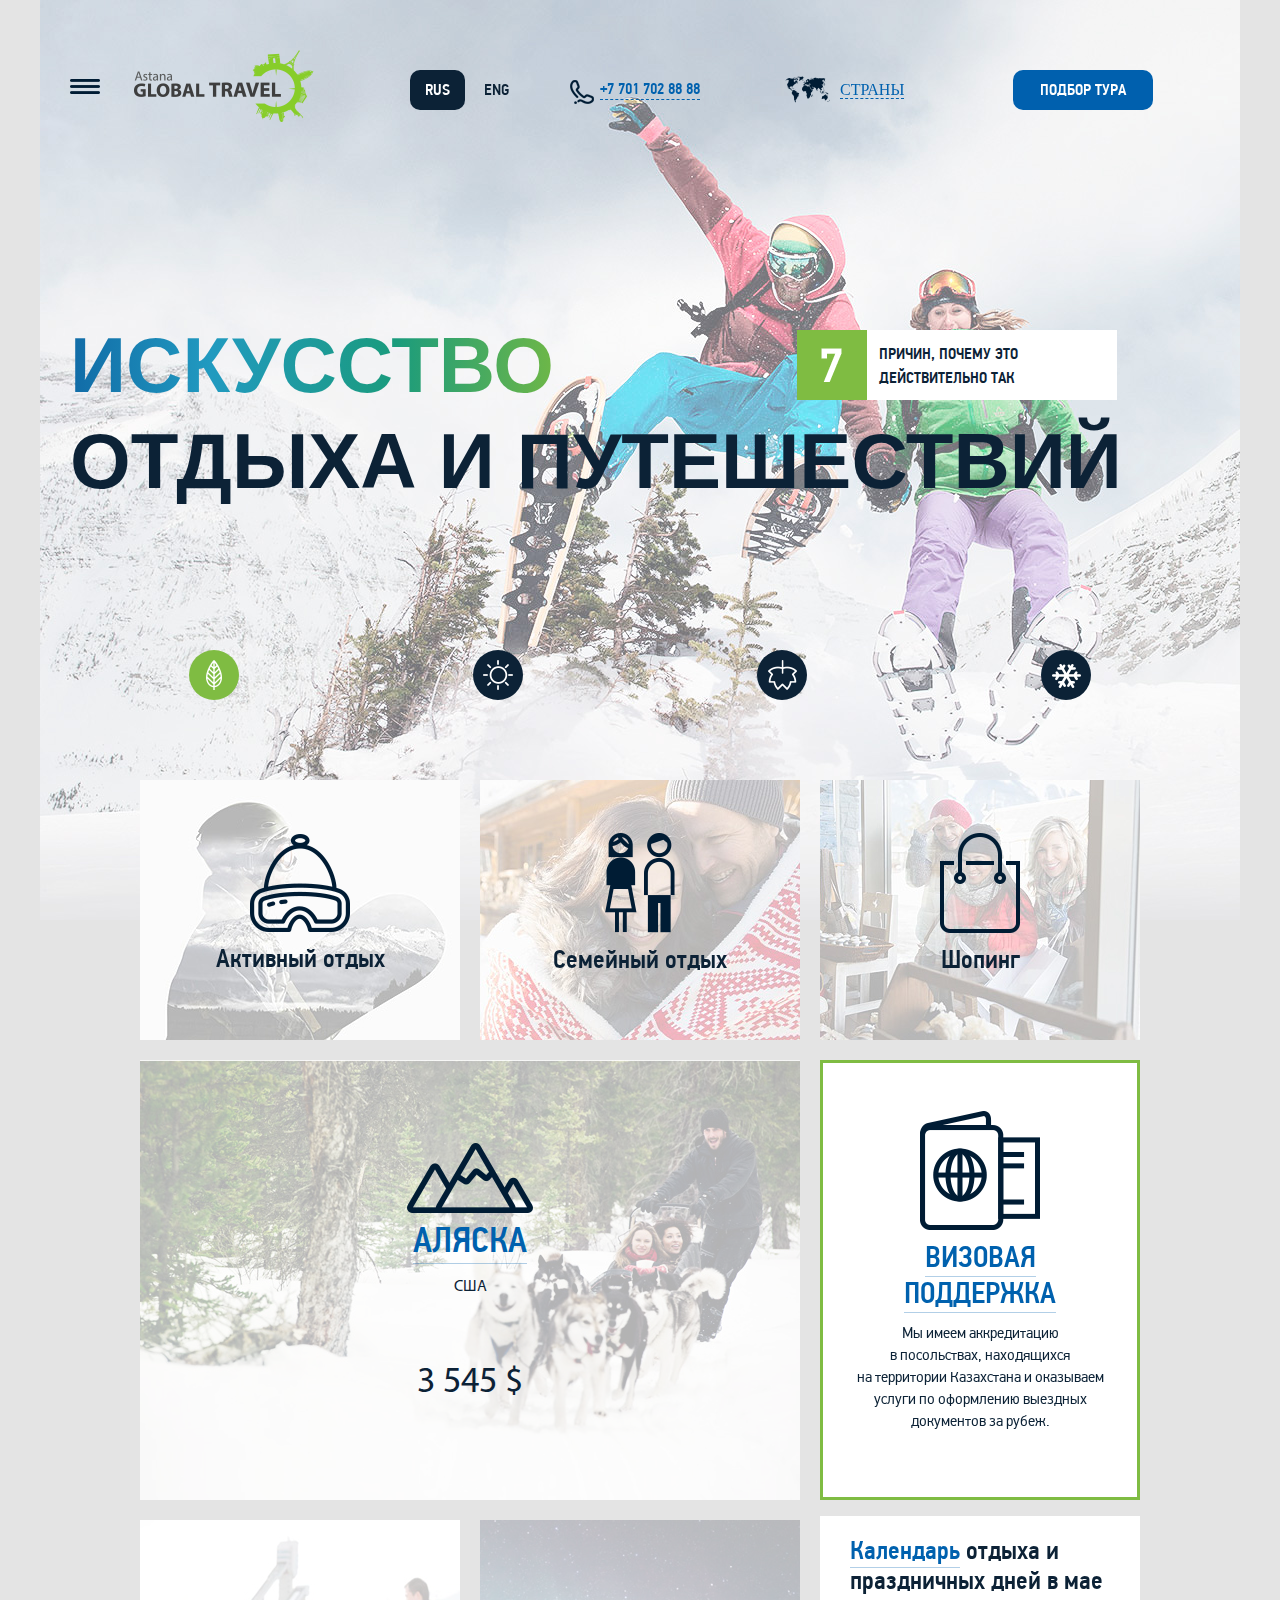
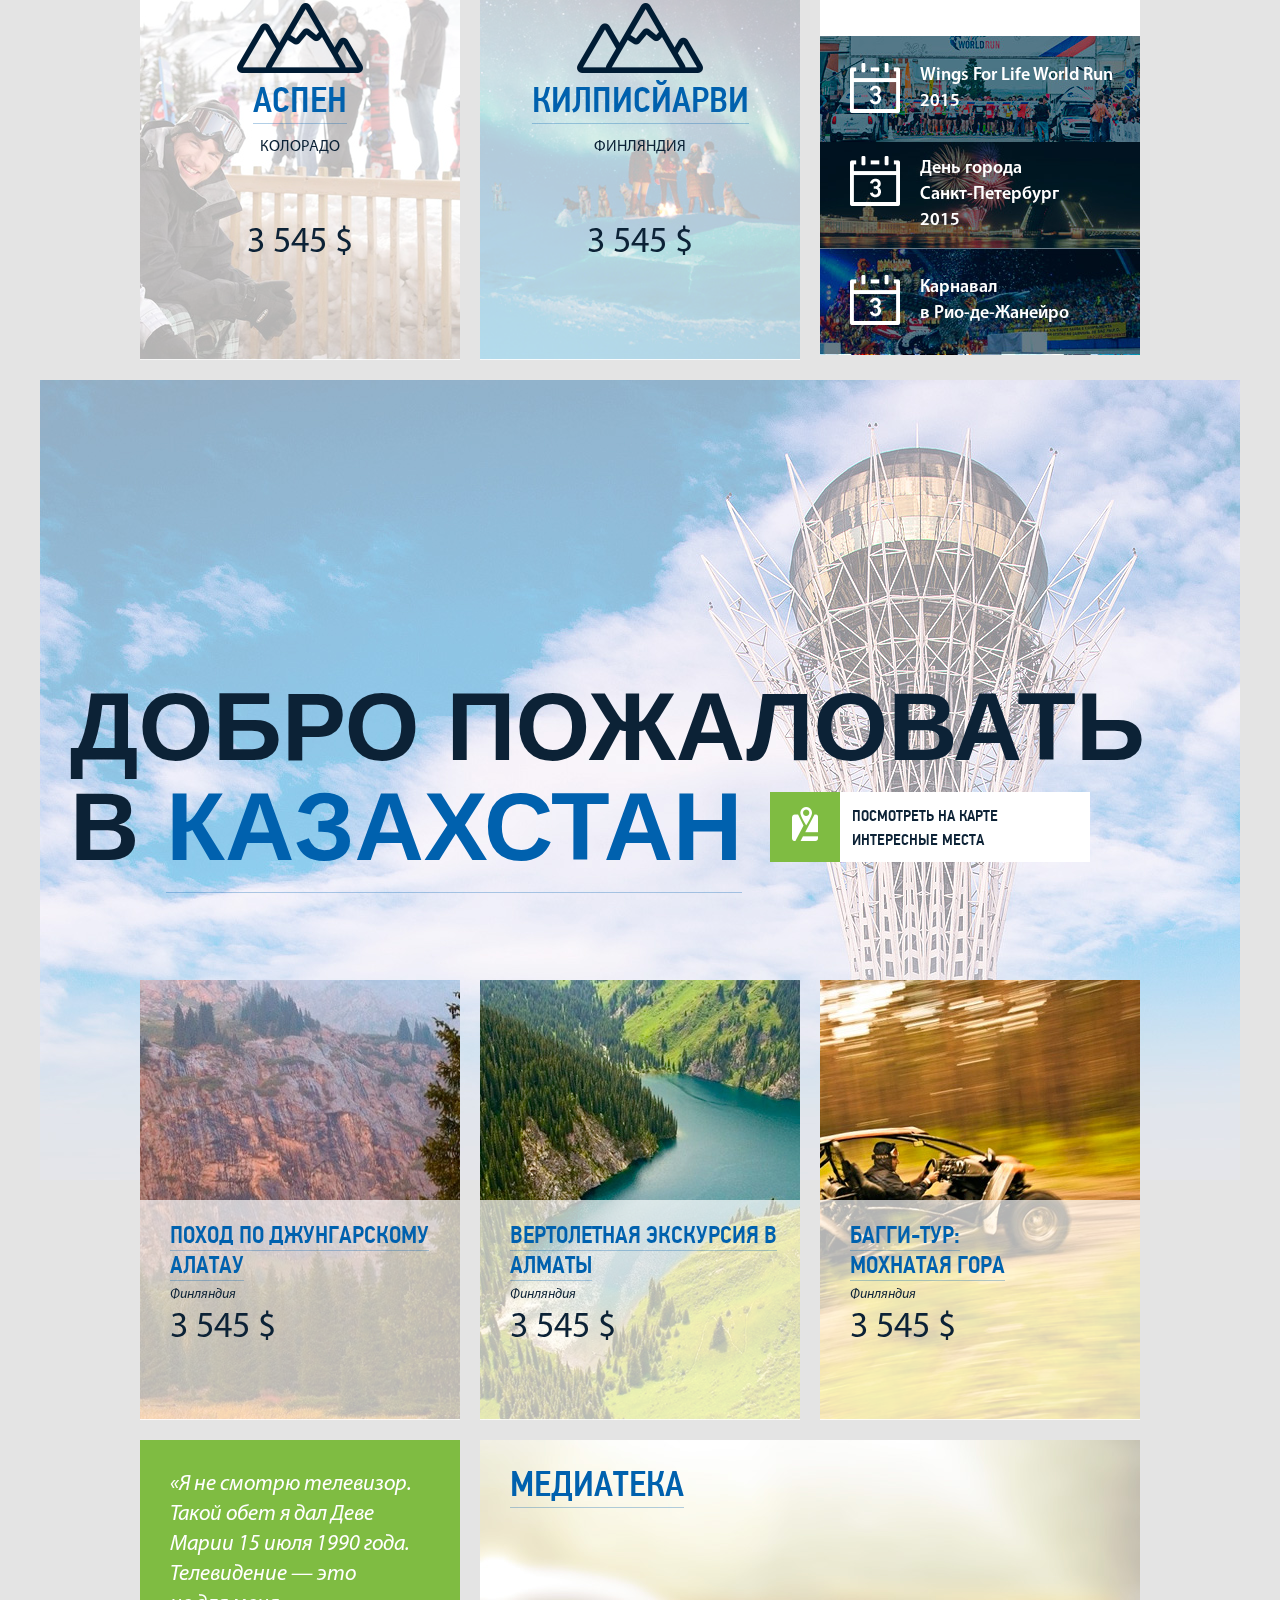
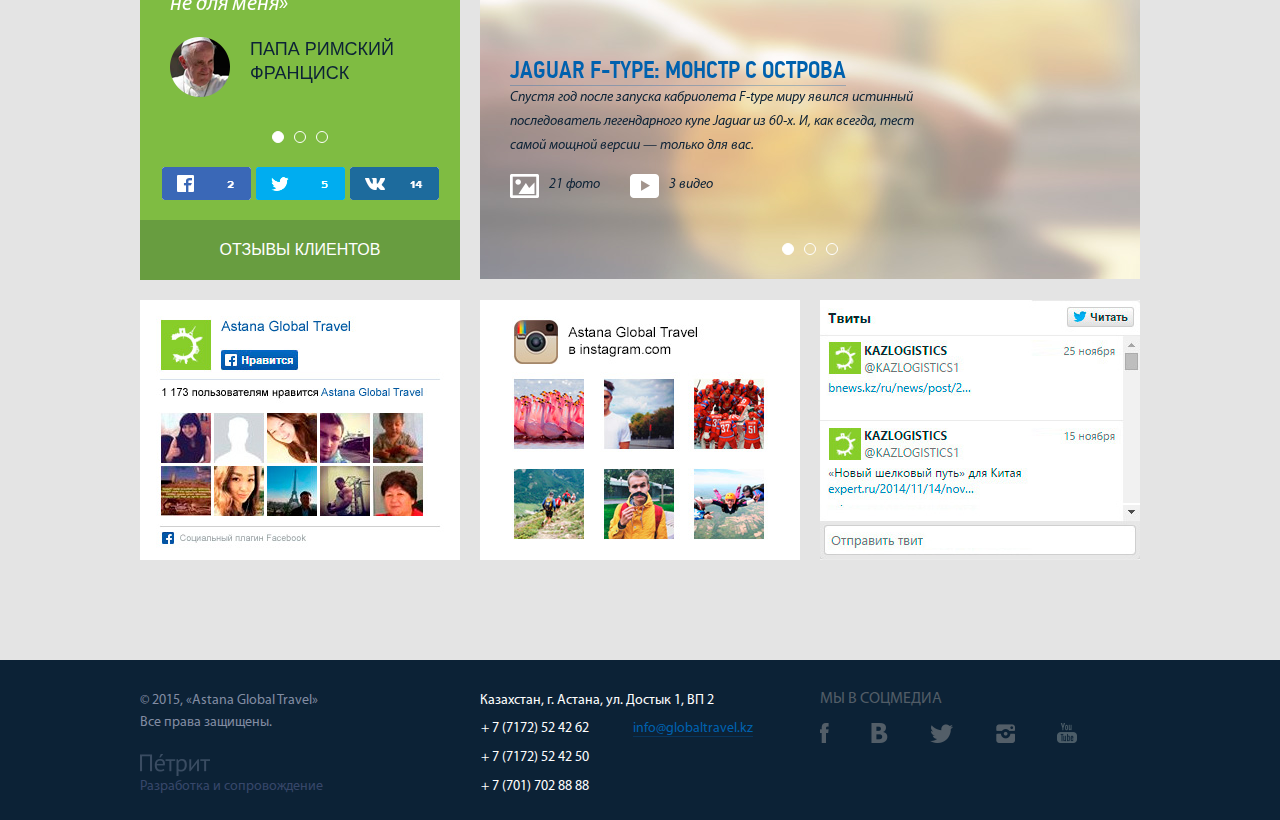
==== commit e13d4632: "step7" ====
--- a/index.html
+++ b/index.html
@@ -109,7 +109,7 @@
 
 				<div class="logo">
 					<a href="#" class="sandwich"><img src="i/sandwich.png" alt=""></a>
-					<a href="#"><img src="i/logo.png" alt=""></a>
+					<a href="#" class="logo-img"><img src="i/logo.png" alt=""></a>
 				</div>
 
 				<div class="lang">
@@ -245,7 +245,7 @@
 						<div class="b-box3 v-support">
 							<div class="b-vert">
 								<img src="i/visa-i.png" alt="">
-								<div><a href="#"><span>ВИЗОВАЯ ПОДДЕРЖКА</span></a></div>
+								<div><a href="#"><span>ВИЗОВАЯ <br>ПОДДЕРЖКА</span></a></div>
 								<p>Мы&nbsp;имеем аккредитацию<br />
 									в&nbsp;посольствах, находящихся<br />
 									на&nbsp;территории Казахстана и&nbsp;оказываем услуги по&nbsp;оформлению выездных документов за&nbsp;рубеж.</p>
--- a/css/style.css
+++ b/css/style.css
@@ -257,7 +257,8 @@
 	width: 320px;
 	background: #fff;
     float: left;
-    position: relative;
+    position: fixed;
+    top:0;
     z-index: 10;
     margin-left: -320px;
 }
@@ -320,7 +321,7 @@
 }
 .socnet-left h4{
 	color: #525d67;
-	font:normal 16px/48px 'MyriadPro-Regular', sans-serif;
+	font:normal 16px/48px 'PFDinTextPro-Medium';
 	text-transform: uppercase;
 	margin: 0;
 }
@@ -341,7 +342,47 @@
 	z-index: 2;
 	width: 100%;
 }
-.loock
+/**/
+.locked{
+	background: #fff;
+	width: 100%;
+	height: 80px;
+	position: fixed;
+	top: 0;
+	left: 0;
+	margin-top: 0;
+	-webkit-box-shadow: 0 5px 10px 1px rgba(0,0,0,.3);
+box-shadow: 0 5px 10px 1px rgba(0,0,0,.3);
+	-webkit-transition:.4s;
+	-moz-transition:.4s;
+	transition:.4s;
+}
+.locked .phone{
+	display: none;
+}
+.locked .logo {
+    float: left;
+    width: 90px;
+    margin-right: 0;
+}
+.locked .logo a:first-child img{
+	margin:33px 30px 0;
+}
+.locked .logo-img{
+	position: absolute;
+	left: 50%;
+	margin-left: -80px;
+	top: 3px;
+}
+.locked .countries{
+	float: right;
+	margin-right: 30px;
+	width: 260px;
+}
+.locked .countries .btn-tour{
+	margin-left: 48px;
+}
+/**/
 .logo{
 	float: left;
 	width: 320px;
@@ -450,7 +491,7 @@
 }
 .bx-main_caption p{
 	color:#0c2236 ;
-	font:normal 78px/96px 'PFDinTextPro-Bold', sans-serif;
+	font:bold 78px/96px 'PFDinTextPro-Bold', sans-serif;
 	text-transform: uppercase;
 	margin-left: 30px;
 }
@@ -545,6 +586,7 @@
 	margin-bottom: 20px;
 	text-align: center;
 	margin-right: 20px;
+	overflow: hidden;
 }
 .tour:last-child{
 	margin: 0;
@@ -557,6 +599,9 @@
 	width: inherit;
 	height: inherit;
 	vertical-align:middle;
+	-webkit-transition:.4s;
+	-moz-transition:.4s;
+	transition:.4s;
 }
 .tour-items_caption a{
 	color: #0061ae;
@@ -569,21 +614,54 @@
 	text-transform: uppercase;
 }
 .tour-items_caption .price{
+	color: #0c2236;
+	font:normal 36px/36px 'MyriadPro-Regular', sans-serif;
+	text-transform: uppercase;
+	margin-top: 60px;
+}
+/*hover*/
+.tour:hover .tour-items_caption{
+	background: rgba(255,255,255,.7);
+	position: absolute;
+	top:auto;
+	bottom: 0;
+	left: 0;
+	width: inherit;
+	height: 180px;
+	vertical-align:middle;
+	text-align: left;
+	padding-left: 30px;
+		-webkit-transition:.4s;
+	-moz-transition:.4s;
+	transition:.4s;
+}
+.tour:hover .tour-items_caption img{
+	display: none;
+}
+.tour:hover  .tour-items_caption a{
+	font:normal 24px/30px 'PFDinTextPro-Medium', sans-serif;
+}
+.tour:hover .tour-items_caption p{
+	font:normal 14px/30px 'MyriadPro-Italic';
+	text-transform: none;
+}
+.tour:hover .tour-items_caption .price{
+	margin: 0;
 		color: #0c2236;
 	font:normal 36px/36px 'MyriadPro-Regular', sans-serif;
 	text-transform: uppercase;
-	margin-top: 60px;
 }
 /**/
 .rpanel{
 	width: 320px;
 }
 .v-support{
-	width: 314px;
+	width: 274px;
 	height: 434px;
 	border:3px solid #7fbc42;
 	background: #fff;
 	text-align: center;
+	padding:0 20px;
 }
 .v-support a{
 	 color: #0061ae;
@@ -659,7 +737,7 @@
 }
 .welcom-header p{
 	color:#0c2236 ;
-	font:normal 96px/100px 'PFDinTextPro-Bold', sans-serif;
+	font:bold 96px/100px 'PFDinTextPro-Bold', sans-serif;
 	text-transform: uppercase;
 	    margin-left: 30px;
 }
